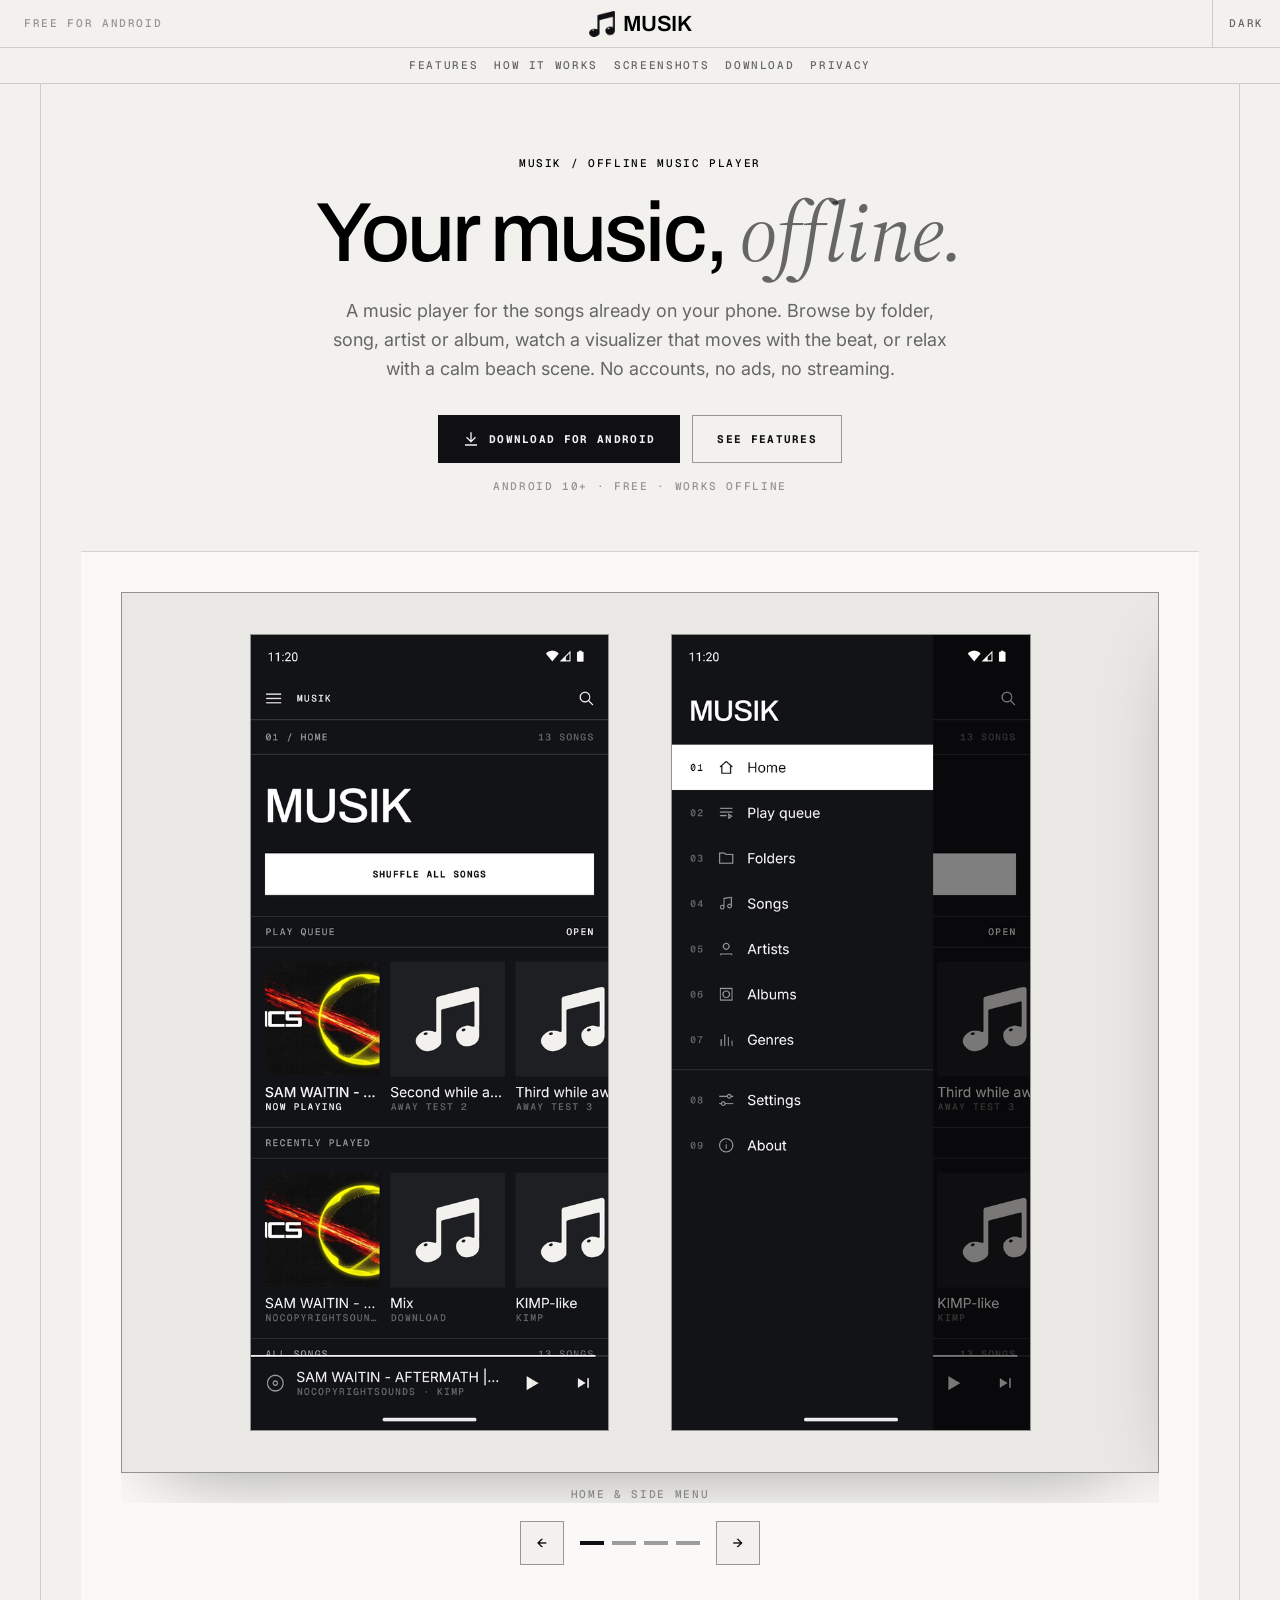
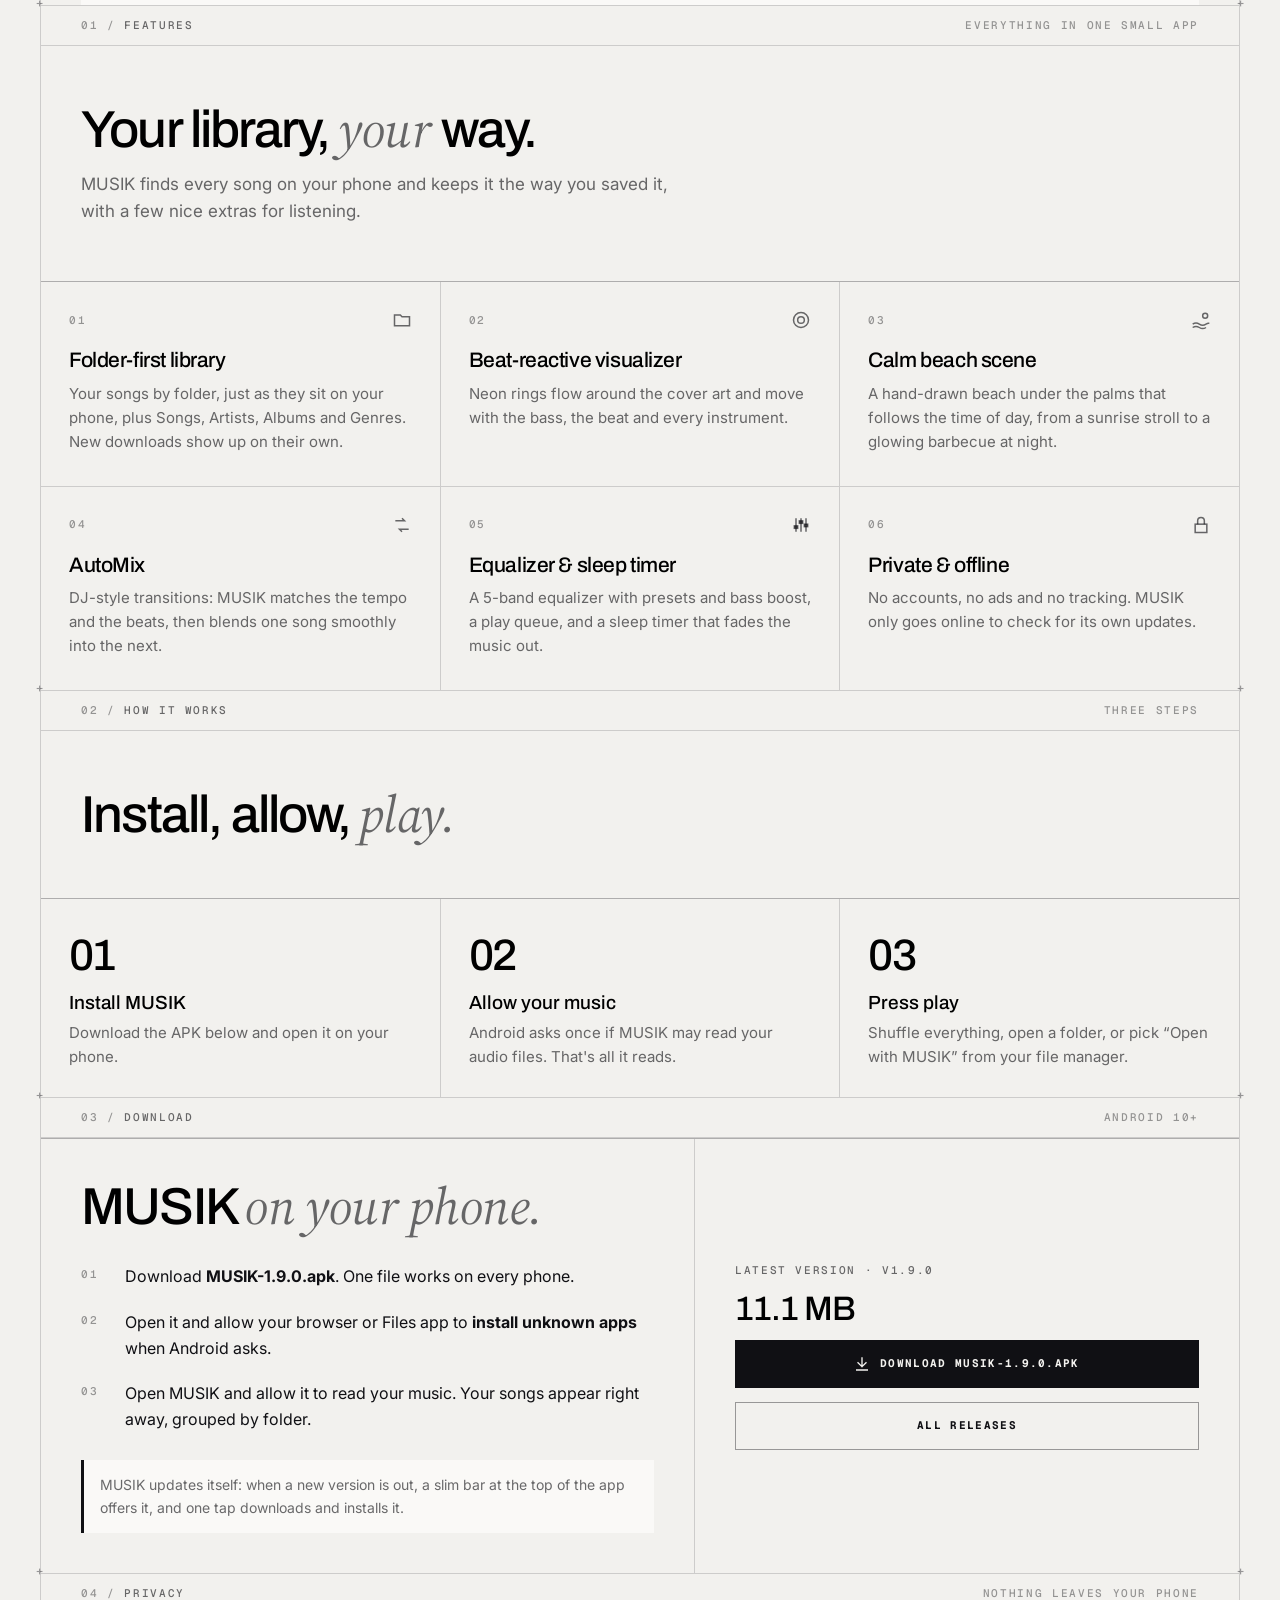
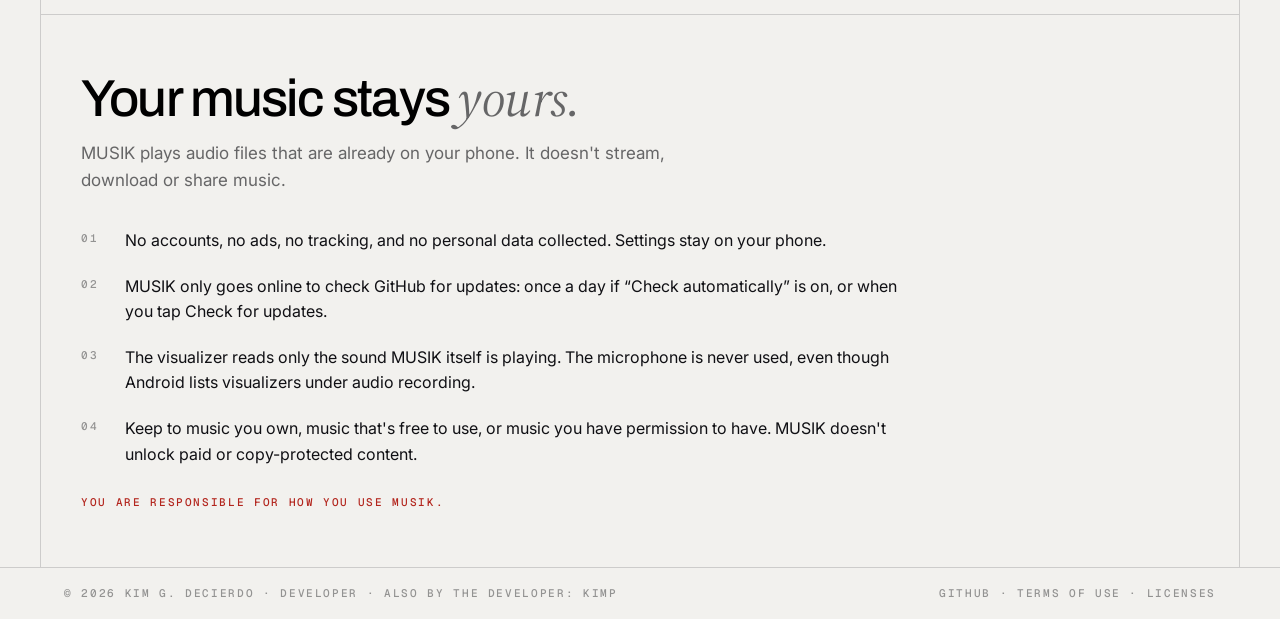
==== docs/index.html @ ced52c05 "Add the MUSIK website (GitHub Pages, docs/)" ====
<!doctype html>
<html lang="en">
<head>
<meta charset="utf-8">
<meta name="viewport" content="width=device-width, initial-scale=1">
<title>MUSIK: an offline music player for Android</title>
<meta name="description" content="MUSIK plays the music on your phone: folders, songs, artists and albums, a beat-reactive visualizer, a calm beach scene, AutoMix and an equalizer. Free, offline, no ads. Android 10+. By Kim G. Decierdo.">
<meta property="og:title" content="MUSIK: an offline music player for Android">
<meta property="og:description" content="Your music, offline. Folders, a beat-reactive visualizer, a calm beach scene, AutoMix and an equalizer. Free, no ads, no accounts.">
<meta property="og:image" content="img/scene-day.png">
<link rel="icon" type="image/png" href="img/icon.png">
<link rel="apple-touch-icon" href="img/icon.png">
<link rel="preconnect" href="https://fonts.googleapis.com">
<link rel="preconnect" href="https://fonts.gstatic.com" crossorigin>
<link href="https://fonts.googleapis.com/css2?family=Archivo:wght@500;600&family=Geist+Mono:wght@500;700&family=Inter:wght@400;500&family=Source+Serif+4:ital,wght@1,400&display=swap" rel="stylesheet">
<link rel="stylesheet" href="style.css">
</head>
<body>

<header class="site-header">
  <div class="bar">
    <p class="hud faint bar-left">Free for Android</p>
    <a class="brand" href="#top"><img class="shot-light" src="img/logo.png" alt=""><img class="shot-dark" src="img/logo-dark.png" alt=""><span>MUSIK</span></a>
    <div class="nav-right">
      <button class="theme-toggle" id="theme" type="button" aria-label="Switch light or dark theme">Theme</button>
    </div>
  </div>
  <nav class="links" aria-label="Main">
    <a href="#features">Features</a>
    <a href="#how">How it works</a>
    <a href="#screenshots">Screenshots</a>
    <a href="#android">Download</a>
    <a href="#privacy">Privacy</a>
  </nav>
</header>

<main class="column" id="top">

  <!-- Hero -->
  <section class="hero">
    <p class="hud kicker">MUSIK / Offline music player</p>
    <h1>Your music, <span class="serif">offline.</span></h1>
    <p class="lead">A music player for the songs already on your phone. Browse by folder, song, artist or album, watch a visualizer that moves with the beat, or relax with a calm beach scene. No accounts, no ads, no streaming.</p>
    <div class="actions">
      <a class="btn btn-primary" href="#android">
        <svg viewBox="0 0 24 24" fill="none" stroke="currentColor" stroke-width="2" stroke-linecap="square" aria-hidden="true"><path d="M12 3v13M6 10l6 6 6-6M4 21h16"/></svg>
        Download for Android
      </a>
      <a class="btn btn-secondary" href="#features">See features</a>
    </div>
    <p class="hud faint meta">Android 10+ · Free · Works offline</p>
    <div class="hero-shot" id="screenshots">
      <div class="slideshow" role="region" aria-roledescription="carousel" aria-label="Screenshots">
        <div class="slides" id="slides" tabindex="0">
          <figure class="slide" aria-label="Home and side menu">
            <div class="stage phones">
              <img class="phone" src="img/home.png" alt="MUSIK home: shuffle all songs, play queue and recently played" width="540" height="1200">
              <img class="phone" src="img/menu.png" alt="MUSIK side menu: home, play queue, folders, songs, artists, albums, genres, settings and about" width="540" height="1200">
            </div>
            <figcaption class="hud faint">Home &amp; side menu</figcaption>
          </figure>
          <figure class="slide" aria-label="Visualizer and beach scene">
            <div class="stage phones">
              <img class="phone" src="img/visualizer.png" alt="MUSIK now playing with the neon visualizer around the cover" width="540" height="1200" loading="lazy">
              <img class="phone" src="img/scene-day.png" alt="MUSIK now playing with the calm beach scene by day" width="540" height="1200" loading="lazy">
            </div>
            <figcaption class="hud faint">Now playing · visualizer &amp; beach scene</figcaption>
          </figure>
          <figure class="slide" aria-label="Beach at night and songs">
            <div class="stage phones">
              <img class="phone" src="img/scene-night.png" alt="MUSIK beach scene at night with friends by the glowing grill" width="540" height="1200" loading="lazy">
              <img class="phone" src="img/songs.png" alt="MUSIK songs list" width="540" height="1200" loading="lazy">
            </div>
            <figcaption class="hud faint">Beach at night · songs</figcaption>
          </figure>
          <figure class="slide" aria-label="Folders and settings">
            <div class="stage phones">
              <img class="phone" src="img/folders.png" alt="MUSIK folders list" width="540" height="1200" loading="lazy">
              <img class="phone" src="img/settings.png" alt="MUSIK settings with AutoMix and the equalizer" width="540" height="1200" loading="lazy">
            </div>
            <figcaption class="hud faint">Folders · AutoMix &amp; equalizer</figcaption>
          </figure>
        </div>
        <div class="slide-nav">
          <button class="slide-btn" type="button" data-step="-1" aria-label="Previous screenshot">←</button>
          <div class="dots" id="dots"></div>
          <button class="slide-btn" type="button" data-step="1" aria-label="Next screenshot">→</button>
        </div>
      </div>
    </div>
  </section>

  <!-- 01 / Features -->
  <section class="section" id="features">
    <div class="eyebrow"><p class="hud"><span class="faint">01</span><span class="faint"> / </span>Features</p><p class="hud faint">Everything in one small app</p></div>
    <div class="pad">
      <h2>Your library, <span class="serif">your</span> way.</h2>
      <p class="sub">MUSIK finds every song on your phone and keeps it the way you saved it, with a few nice extras for listening.</p>
    </div>
    <div class="grid features">
      <article class="card">
        <div class="num"><span class="hud faint">01</span><svg viewBox="0 0 24 24" fill="none" stroke="currentColor" stroke-width="1.8" aria-hidden="true"><path d="M3 6h7l2 2h9v11H3z"/></svg></div>
        <h3>Folder-first library</h3>
        <p>Your songs by folder, just as they sit on your phone, plus Songs, Artists, Albums and Genres. New downloads show up on their own.</p>
      </article>
      <article class="card">
        <div class="num"><span class="hud faint">02</span><svg viewBox="0 0 24 24" fill="none" stroke="currentColor" stroke-width="1.8" aria-hidden="true"><circle cx="12" cy="12" r="4"/><path d="M12 3a9 9 0 0 1 9 9M3 12a9 9 0 0 1 9-9M21 12a9 9 0 0 1-9 9M12 21a9 9 0 0 1-9-9"/></svg></div>
        <h3>Beat-reactive visualizer</h3>
        <p>Neon rings flow around the cover art and move with the bass, the beat and every instrument.</p>
      </article>
      <article class="card">
        <div class="num"><span class="hud faint">03</span><svg viewBox="0 0 24 24" fill="none" stroke="currentColor" stroke-width="1.8" aria-hidden="true"><circle cx="17" cy="7" r="3"/><path d="M2 17c3-2 5-2 8 0s5 2 8 0 3-1 4-1M2 21c3-2 5-2 8 0s5 2 8 0"/></svg></div>
        <h3>Calm beach scene</h3>
        <p>A hand-drawn beach under the palms that follows the time of day, from a sunrise stroll to a glowing barbecue at night.</p>
      </article>
      <article class="card">
        <div class="num"><span class="hud faint">04</span><svg viewBox="0 0 24 24" fill="none" stroke="currentColor" stroke-width="1.8" aria-hidden="true"><path d="M4 7h11l-3-3M20 17H9l3 3"/></svg></div>
        <h3>AutoMix</h3>
        <p>DJ-style transitions: MUSIK matches the tempo and the beats, then blends one song smoothly into the next.</p>
      </article>
      <article class="card">
        <div class="num"><span class="hud faint">05</span><svg viewBox="0 0 24 24" fill="none" stroke="currentColor" stroke-width="1.8" aria-hidden="true"><path d="M6 4v16M12 4v16M18 4v16"/><rect x="4" y="13" width="4" height="3" fill="currentColor"/><rect x="10" y="7" width="4" height="3" fill="currentColor"/><rect x="16" y="11" width="4" height="3" fill="currentColor"/></svg></div>
        <h3>Equalizer &amp; sleep timer</h3>
        <p>A 5-band equalizer with presets and bass boost, a play queue, and a sleep timer that fades the music out.</p>
      </article>
      <article class="card">
        <div class="num"><span class="hud faint">06</span><svg viewBox="0 0 24 24" fill="none" stroke="currentColor" stroke-width="1.8" aria-hidden="true"><rect x="5" y="11" width="14" height="10"/><path d="M8 11V7a4 4 0 0 1 8 0v4"/></svg></div>
        <h3>Private &amp; offline</h3>
        <p>No accounts, no ads and no tracking. MUSIK only goes online to check for its own updates.</p>
      </article>
    </div>
  </section>

  <!-- 02 / How it works -->
  <section class="section" id="how">
    <div class="eyebrow"><p class="hud"><span class="faint">02</span><span class="faint"> / </span>How it works</p><p class="hud faint">Three steps</p></div>
    <div class="pad">
      <h2>Install, allow, <span class="serif">play.</span></h2>
    </div>
    <div class="grid steps">
      <div class="step"><p class="big">01</p><h3>Install MUSIK</h3><p>Download the APK below and open it on your phone.</p></div>
      <div class="step"><p class="big">02</p><h3>Allow your music</h3><p>Android asks once if MUSIK may read your audio files. That's all it reads.</p></div>
      <div class="step"><p class="big">03</p><h3>Press play</h3><p>Shuffle everything, open a folder, or pick “Open with MUSIK” from your file manager.</p></div>
    </div>
  </section>

  <!-- 03 / Android -->
  <section class="section" id="android">
    <div class="eyebrow"><p class="hud"><span class="faint">03</span><span class="faint"> / </span>Download</p><p class="hud faint">Android 10+</p></div>
    <div class="install">
      <div>
        <h2>MUSIK <span class="serif">on your phone.</span></h2>
        <ol class="plain" style="margin-top:20px">
          <li><span>Download <b>MUSIK-1.9.0.apk</b>. One file works on every phone.</span></li>
          <li><span>Open it and allow your browser or Files app to <b>install unknown apps</b> when Android asks.</span></li>
          <li><span>Open MUSIK and allow it to read your music. Your songs appear right away, grouped by folder.</span></li>
        </ol>
        <p class="note">MUSIK updates itself: when a new version is out, a slim bar at the top of the app offers it, and one tap downloads and installs it.</p>
      </div>
      <div class="download-box">
        <p class="hud">Latest version · v1.9.0</p>
        <p class="size">11.1 MB</p>
        <a class="btn btn-primary" href="https://github.com/MikDecierdo/MUSIK-download/releases/download/v1.9.0/MUSIK-1.9.0.apk">
          <svg viewBox="0 0 24 24" fill="none" stroke="currentColor" stroke-width="2" stroke-linecap="square" aria-hidden="true"><path d="M12 3v13M6 10l6 6 6-6M4 21h16"/></svg>
          Download MUSIK-1.9.0.apk
        </a>
        <a class="btn btn-secondary" href="https://github.com/MikDecierdo/MUSIK-download/releases">All releases</a>
      </div>
    </div>
  </section>

  <!-- 04 / Privacy -->
  <section class="section" id="privacy">
    <div class="eyebrow"><p class="hud"><span class="faint">04</span><span class="faint"> / </span>Privacy</p><p class="hud faint">Nothing leaves your phone</p></div>
    <div class="pad">
      <h2>Your music stays <span class="serif">yours.</span></h2>
      <p class="sub">MUSIK plays audio files that are already on your phone. It doesn't stream, download or share music.</p>
      <ol class="plain rules" style="margin-top:24px; max-width:820px">
        <li>No accounts, no ads, no tracking, and no personal data collected. Settings stay on your phone.</li>
        <li>MUSIK only goes online to check GitHub for updates: once a day if “Check automatically” is on, or when you tap Check for updates.</li>
        <li>The visualizer reads only the sound MUSIK itself is playing. The microphone is never used, even though Android lists visualizers under audio recording.</li>
        <li>Keep to music you own, music that's free to use, or music you have permission to have. MUSIK doesn't unlock paid or copy-protected content.</li>
      </ol>
      <p class="hud warn">You are responsible for how you use MUSIK.</p>
    </div>
  </section>

</main>

<footer>
  <div class="foot">
    <p class="hud faint">© 2026 Kim G. Decierdo · Developer · Also by the developer: <a href="https://kimp-qwtl.onrender.com">KIMP</a></p>
    <p class="hud faint">
      <a href="https://github.com/MikDecierdo/MUSIK-download">GitHub</a> ·
      <a href="terms.html">Terms of use</a> ·
      <a href="licenses.html">Licenses</a>
    </p>
  </div>
</footer>

<script src="site.js"></script>
</body>
</html>
---- docs/style.css ----
/* Tokens: the same palette as the MUSIK app (paper and ink, white highlights in dark mode) */
  :root {
    --bg: #f2f1ee; --raised: #faf9f7; --sunken: #e9e8e4;
    --ink: #101014; --ink-strong: #000; --muted: #1010149e; --faint: #1010146b;
    --line: #10101429; --line-strong: #10101466;
    --invert-bg: #101014; --invert-fg: #f2f1ee;
    --accent: #101014; --accent-ink: #000; --danger: #b3261e;
    --shot-light: block; --shot-dark: none;
    color-scheme: light;
  }
  @media (prefers-color-scheme: dark) {
    :root:not([data-theme="light"]) {
      --bg: #121316; --raised: #101014; --sunken: #060607;
      --ink: #f2f1ee; --ink-strong: #fff; --muted: #f2f1ee99; --faint: #f2f1ee61;
      --line: #f2f1ee26; --line-strong: #f2f1ee66;
      --invert-bg: #fff; --invert-fg: #0b0b0c;
      --accent: #fff; --accent-ink: #fff; --danger: #ff6259;
      --shot-light: none; --shot-dark: block;
      color-scheme: dark;
    }
  }
  :root[data-theme="dark"] {
    --bg: #121316; --raised: #101014; --sunken: #060607;
    --ink: #f2f1ee; --ink-strong: #fff; --muted: #f2f1ee99; --faint: #f2f1ee61;
    --line: #f2f1ee26; --line-strong: #f2f1ee66;
    --invert-bg: #fff; --invert-fg: #0b0b0c;
    --accent: #fff; --accent-ink: #fff; --danger: #ff6259;
    --shot-light: none; --shot-dark: block;
    color-scheme: dark;
  }

  * { box-sizing: border-box; margin: 0; }
  html { scroll-behavior: smooth; }
  body {
    background: var(--bg); color: var(--ink);
    font: 400 16px/1.6 "Inter", system-ui, sans-serif;
    -webkit-font-smoothing: antialiased;
  }
  img { display: block; max-width: 100%; height: auto; }
  a { color: inherit; }

  .hud {
    font: 500 11px/1.4 "Geist Mono", ui-monospace, monospace;
    letter-spacing: .15em; text-transform: uppercase; color: var(--muted);
  }
  .faint { color: var(--faint); }
  .serif { font-family: "Source Serif 4", Georgia, serif; font-style: italic; font-weight: 400; color: var(--muted); letter-spacing: -.01em; }

  /* Buttons: square, mono caps, inverted block (primary) or outline that flips (secondary) */
  .btn {
    display: inline-flex; align-items: center; justify-content: center; gap: 10px;
    height: 48px; padding: 0 24px; border: 1px solid transparent; border-radius: 0;
    font: 700 11px/1 "Geist Mono", ui-monospace, monospace; letter-spacing: .12em; text-transform: uppercase;
    text-decoration: none; white-space: nowrap; cursor: pointer;
    transition: opacity .15s, background-color .12s linear, color .12s linear;
  }
  .btn-primary { background: var(--invert-bg); color: var(--invert-fg); }
  .btn-primary:hover { opacity: .8; }
  .btn-secondary { background: var(--bg); color: var(--ink); border-color: var(--line-strong); }
  .btn-secondary:hover { background: var(--invert-bg); color: var(--invert-fg); border-color: transparent; }
  .btn svg { width: 16px; height: 16px; }

  /* Nav */
  /* Header: a bar with the logo dead center, then a ruled strip of centered links */
  .site-header {
    position: sticky; top: 0; z-index: 50;
    background: color-mix(in srgb, var(--bg) 92%, transparent); backdrop-filter: blur(8px);
  }
  .bar {
    height: 48px; display: grid; grid-template-columns: 1fr auto 1fr; align-items: stretch;
    border-bottom: 1px solid var(--line);
  }
  .bar-left { grid-column: 1; justify-self: start; align-self: center; padding-left: 24px; }
  .brand { grid-column: 2; justify-self: center; display: flex; align-items: center; gap: 8px; padding: 0 24px; text-decoration: none; }
  .brand img { width: 26px; height: 26px; }
  .brand span { font: 400 22px/1 "Carter One", "Arial Black", sans-serif; color: var(--ink-strong); }
  .links { height: 36px; display: flex; align-items: center; justify-content: center; gap: 2px; border-bottom: 1px solid var(--line); }
  .links a {
    text-decoration: none; padding: 3px 7px;
    font: 500 11px/1.4 "Geist Mono", ui-monospace, monospace; letter-spacing: .15em; text-transform: uppercase;
    color: var(--muted);
  }
  .links a:hover { background: var(--invert-bg); color: var(--invert-fg); }
  .nav-right { grid-column: 3; justify-self: end; display: flex; align-items: stretch; }
  .theme-toggle {
    background: none; border: 0; border-left: 1px solid var(--line); color: var(--muted);
    padding: 0 16px; cursor: pointer; font: 500 11px/1 "Geist Mono", monospace; letter-spacing: .15em; text-transform: uppercase;
  }
  .theme-toggle:hover { color: var(--ink); background: var(--sunken); }

  /* The ruled column: rules down both sides, sections separated by rules */
  .column { max-width: 1200px; margin: 0 auto; border-left: 1px solid var(--line); border-right: 1px solid var(--line); }
  .section { position: relative; }
  .eyebrow {
    position: relative; display: flex; justify-content: space-between; gap: 16px;
    padding: 12px 40px; border-top: 1px solid var(--line); border-bottom: 1px solid var(--line);
  }
  /* small '+' ticks where a section rule meets the column rules */
  .eyebrow::before, .eyebrow::after {
    content: "+"; position: absolute; top: -9px; font: 500 12px/1 "Geist Mono", monospace; color: var(--line-strong);
  }
  .eyebrow::before { left: -5px; }
  .eyebrow::after { right: -5px; }
  .pad { padding: 56px 40px; }

  /* Hero */
  .hero { padding: 72px 40px 0; text-align: center; }
  .kicker { color: var(--accent-ink); }
  h1 {
    margin: 18px auto 0; max-width: 900px;
    font: 500 clamp(42px, 7vw, 84px)/1.02 "Archivo", system-ui, sans-serif; letter-spacing: -.035em; color: var(--ink-strong);
  }
  .lead { margin: 20px auto 0; max-width: 620px; font-size: 18px; color: var(--muted); }
  .actions { display: flex; flex-wrap: wrap; justify-content: center; gap: 12px; margin-top: 32px; }
  .meta { margin-top: 16px; }
  .hero-shot { margin-top: 56px; border-top: 1px solid var(--line); background: var(--raised); padding: 40px; }

  /* Screenshot slideshow: a scroll-snap strip (swipe on phones), arrows and dots below */
  .slides { display: flex; overflow-x: auto; scroll-snap-type: x mandatory; scrollbar-width: none; overscroll-behavior-x: contain; }
  .slides::-webkit-scrollbar { display: none; }
  .slide { flex: 0 0 100%; scroll-snap-align: center; }
  .stage {
    aspect-ratio: 1060 / 900; border: 1px solid var(--line-strong); background: var(--sunken); overflow: hidden;
    box-shadow: 0 30px 80px -40px rgba(0,0,0,.45);
  }
  .stage .desk { width: 100%; height: 100%; object-fit: cover; object-position: top; }
  .stage.phones { display: flex; align-items: center; justify-content: center; gap: 6%; padding: 4% 0; }
  .stage .phone { height: 100%; width: auto; border: 1px solid var(--line-strong); }
  .slide figcaption { margin-top: 14px; }
  .slide-nav { display: flex; align-items: center; justify-content: center; gap: 16px; margin-top: 18px; }
  .slide-btn {
    width: 44px; height: 44px; border: 1px solid var(--line-strong); border-radius: 0; background: var(--bg); color: var(--ink);
    font: 500 16px/1 "Geist Mono", monospace; cursor: pointer;
  }
  .slide-btn:hover { background: var(--invert-bg); color: var(--invert-fg); border-color: transparent; }
  .dots { display: flex; gap: 8px; }
  .dots button { width: 24px; height: 4px; padding: 0; border: 0; border-radius: 0; background: var(--line-strong); cursor: pointer; }
  .dots button[aria-current="true"] { background: var(--accent); }
  .shot-light { display: var(--shot-light); }
  .shot-dark { display: var(--shot-dark); }

  h2 {
    font: 500 clamp(32px, 4.5vw, 52px)/1.04 "Archivo", system-ui, sans-serif; letter-spacing: -.035em; color: var(--ink-strong);
    max-width: 760px;
  }
  .sub { margin-top: 14px; max-width: 620px; font-size: 17px; color: var(--muted); }

  /* Ruled grid of cards that share 1px dividers */
  .grid { display: grid; gap: 1px; background: var(--line); border-top: 1px solid var(--line); }
  .grid > * { background: var(--bg); }
  .features { grid-template-columns: repeat(3, 1fr); }
  .card { padding: 28px 28px 32px; transition: background-color .12s linear; }
  .card:hover { background: var(--sunken); }
  .card .num { display: flex; justify-content: space-between; align-items: center; }
  .card svg { width: 20px; height: 20px; color: var(--muted); }
  .card h3 { margin-top: 18px; font: 500 21px/1.2 "Archivo", system-ui, sans-serif; letter-spacing: -.02em; color: var(--ink-strong); }
  .card p { margin-top: 8px; font-size: 15px; color: var(--muted); }

  .steps { grid-template-columns: repeat(3, 1fr); }
  .step { padding: 28px; }
  .step .big { font: 500 44px/1 "Archivo", sans-serif; letter-spacing: -.04em; color: var(--ink-strong); }
  .step h3 { margin-top: 14px; font: 500 19px/1.25 "Archivo", sans-serif; color: var(--ink-strong); }
  .step p { margin-top: 6px; font-size: 15px; color: var(--muted); }

  .install { display: grid; grid-template-columns: 1.2fr 1fr; gap: 1px; background: var(--line); border-top: 1px solid var(--line); }
  .install > * { background: var(--bg); padding: 40px; }
  ol.plain { list-style: none; padding: 0; counter-reset: n; }
  ol.plain li { counter-increment: n; display: grid; grid-template-columns: 36px 1fr; gap: 8px; padding: 10px 0; }
  ol.plain li::before {
    content: counter(n, decimal-leading-zero);
    font: 500 11px/1.9 "Geist Mono", monospace; letter-spacing: .15em; color: var(--faint);
  }
  .note { margin-top: 18px; padding: 14px 16px; border-left: 3px solid var(--accent); background: var(--raised); font-size: 14px; color: var(--muted); }
  .download-box { display: flex; flex-direction: column; justify-content: center; gap: 14px; }
  .download-box .size { font: 500 34px/1 "Archivo", sans-serif; letter-spacing: -.03em; color: var(--ink-strong); }
  .download-box .btn { width: 100%; }

  .rules li { color: var(--ink); }
  .warn { margin-top: 18px; color: var(--danger); }

  footer { border-top: 1px solid var(--line); }
  .foot { max-width: 1200px; margin: 0 auto; display: flex; flex-wrap: wrap; justify-content: space-between; gap: 12px; padding: 18px 24px; }
  .foot a { text-decoration: none; }
  .foot a:hover { color: var(--ink); }

  :focus-visible { outline: 2px solid var(--accent); outline-offset: 2px; }

  @media (max-width: 900px) {
    .features, .steps { grid-template-columns: 1fr 1fr; }
    .install { grid-template-columns: 1fr; }
  }
  @media (max-width: 640px) {
    .links, .theme-toggle, .bar-left { display: none; }
    .hero { padding: 48px 16px 0; }
    .pad, .eyebrow { padding-left: 16px; padding-right: 16px; }
    .hero-shot, .install > *, .card, .step { padding: 20px 16px; }
    .stage.phones { padding: 3% 0; }
    .features, .steps { grid-template-columns: 1fr; }
    .eyebrow .faint { display: none; }
    .actions .btn { width: 100%; }
  }

  /* Sub-pages (terms, licenses) */
  .page-hero { padding: 64px 40px 48px; text-align: center; }
  .page-hero .lead { margin-left: auto; margin-right: auto; }
  .prose { max-width: 820px; }
  .prose p + p { margin-top: 12px; }
  .table-wrap { overflow-x: auto; }
  table.licenses { width: 100%; border-collapse: collapse; font-size: 15px; }
  table.licenses th {
    text-align: left; padding: 12px 16px; border-bottom: 1px solid var(--line-strong);
    font: 500 11px/1.4 "Geist Mono", ui-monospace, monospace; letter-spacing: .15em; text-transform: uppercase; color: var(--muted);
  }
  table.licenses td { padding: 14px 16px; border-bottom: 1px solid var(--line); vertical-align: top; }
  table.licenses td:first-child { font-family: "Archivo", sans-serif; font-weight: 500; color: var(--ink-strong); }
  table.licenses a, .prose a { color: var(--accent-ink); text-underline-offset: 3px; }
  @media (max-width: 640px) {
    .page-hero { padding: 40px 16px 32px; }
    table.licenses th, table.licenses td { padding: 10px 8px; }
  }

  /* MUSIK: the wordmark is Archivo, like the app's header */
  .brand span { font: 600 22px/1 "Archivo", system-ui, sans-serif; letter-spacing: -.02em; }
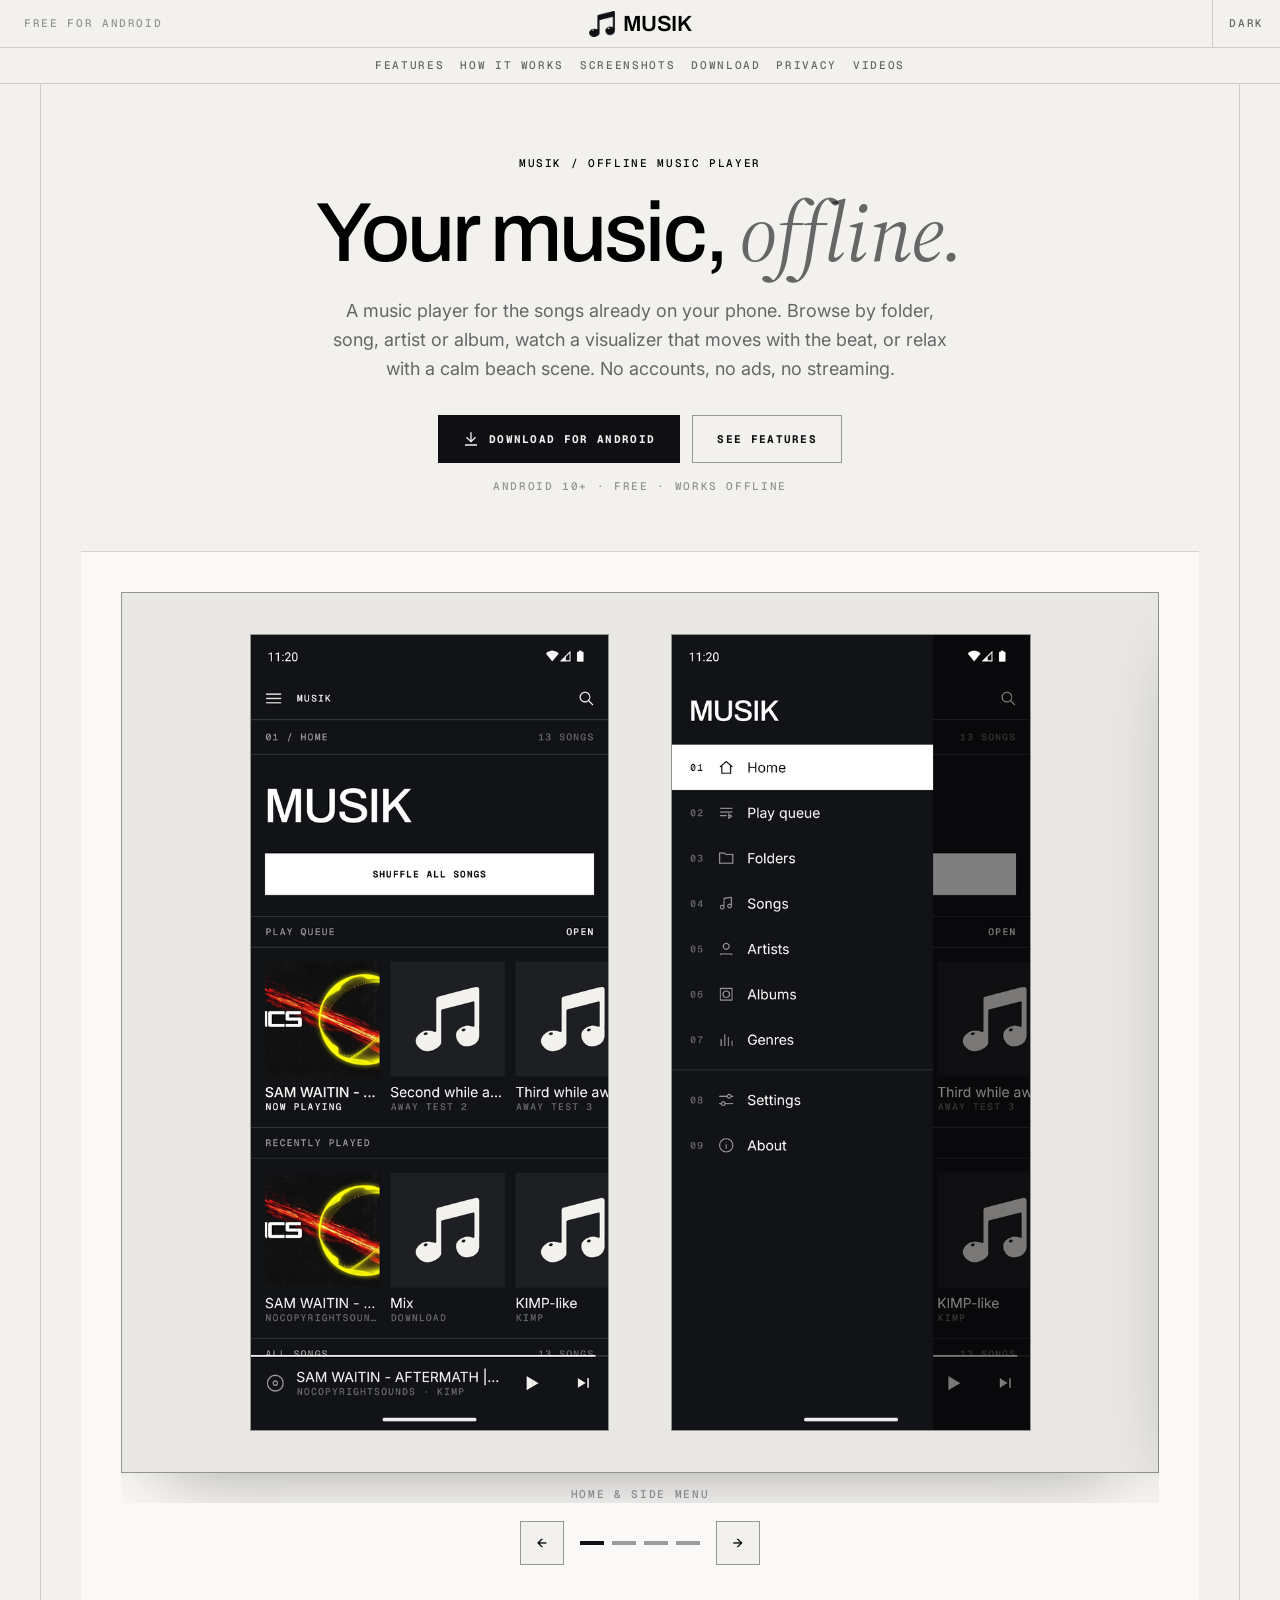
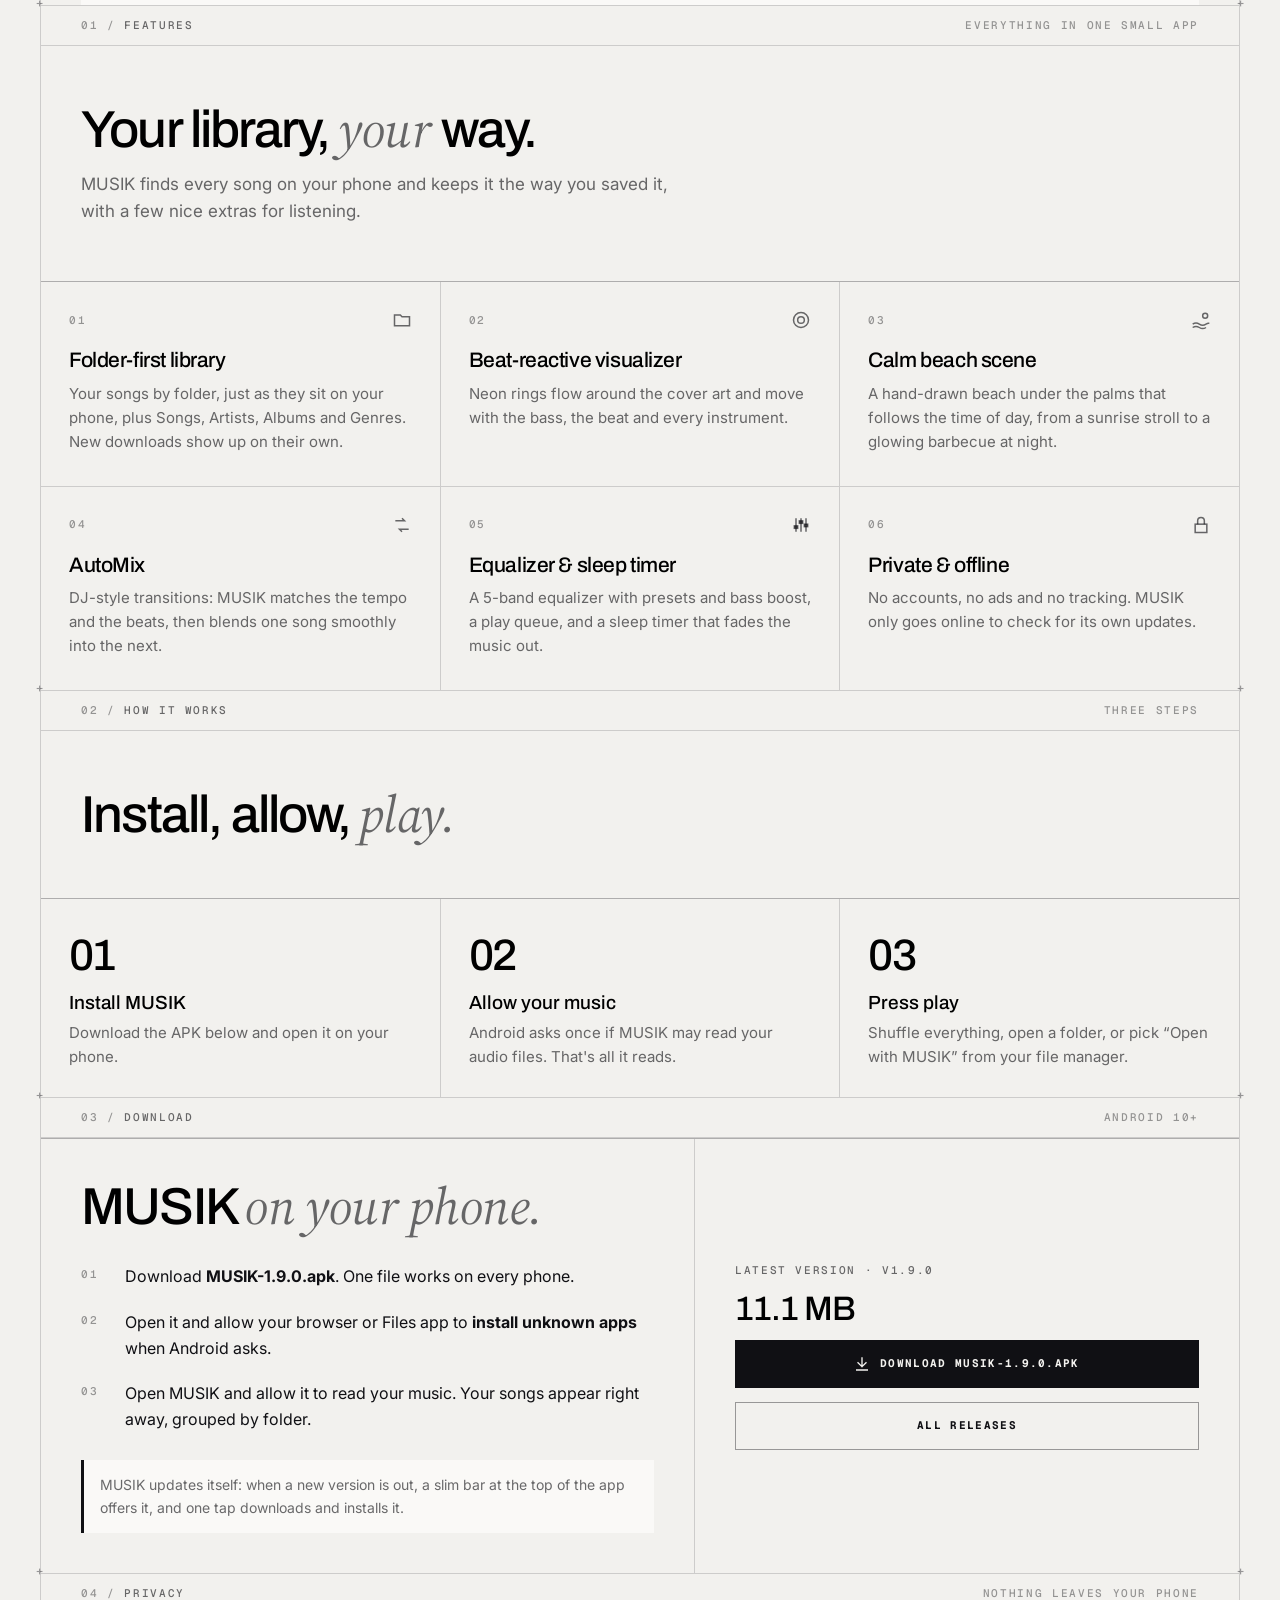
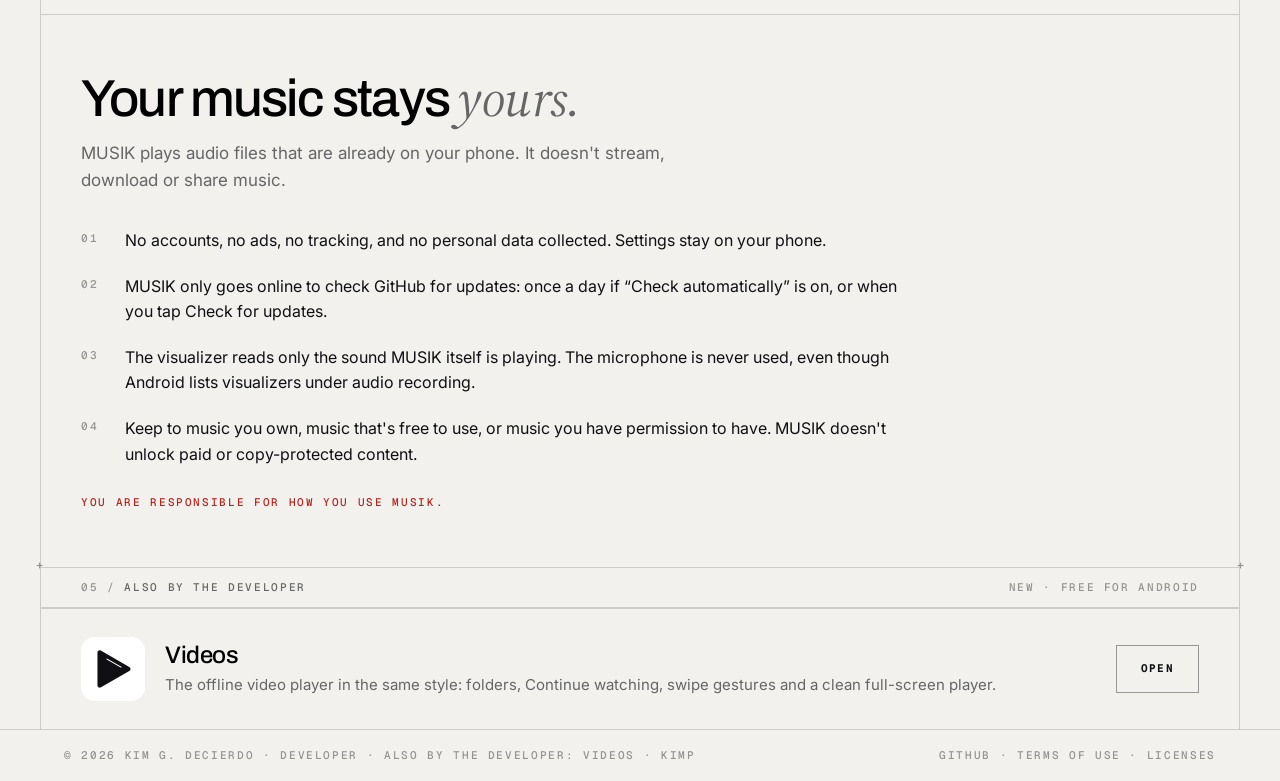
==== commit 278b5b0a: "Add the Videos page and link it from the MUSIK site" ====
--- a/docs/index.html
+++ b/docs/index.html
@@ -31,6 +31,7 @@
     <a href="#screenshots">Screenshots</a>
     <a href="#android">Download</a>
     <a href="#privacy">Privacy</a>
+    <a href="videos.html">Videos</a>
   </nav>
 </header>
 
@@ -185,11 +186,21 @@
     </div>
   </section>
 
+  <!-- 05 / More -->
+  <section class="section" id="more">
+    <div class="eyebrow"><p class="hud"><span class="faint">05</span><span class="faint"> / </span>Also by the developer</p><p class="hud faint">New · Free for Android</p></div>
+    <a class="app-link" href="videos.html">
+      <img src="img/videos/icon.png" alt="">
+      <div><h3>Videos</h3><p>The offline video player in the same style: folders, Continue watching, swipe gestures and a clean full-screen player.</p></div>
+      <span class="btn btn-secondary go">Open</span>
+    </a>
+  </section>
+
 </main>
 
 <footer>
   <div class="foot">
-    <p class="hud faint">© 2026 Kim G. Decierdo · Developer · Also by the developer: <a href="https://kimp-qwtl.onrender.com">KIMP</a></p>
+    <p class="hud faint">© 2026 Kim G. Decierdo · Developer · Also by the developer: <a href="videos.html">Videos</a> · <a href="https://kimp-qwtl.onrender.com">KIMP</a></p>
     <p class="hud faint">
       <a href="https://github.com/MikDecierdo/MUSIK-download">GitHub</a> ·
       <a href="terms.html">Terms of use</a> ·
--- a/docs/style.css
+++ b/docs/style.css
@@ -126,6 +126,17 @@
   .stage .desk { width: 100%; height: 100%; object-fit: cover; object-position: top; }
   .stage.phones { display: flex; align-items: center; justify-content: center; gap: 6%; padding: 4% 0; }
   .stage .phone { height: 100%; width: auto; border: 1px solid var(--line-strong); }
+  /* Landscape screenshots (the Videos player): one wide phone, centred */
+  .stage.landscape { display: flex; align-items: center; justify-content: center; padding: 0 5%; }
+  .stage .land { width: 100%; height: auto; border: 1px solid var(--line-strong); }
+  /* "More from the developer": an app row with its icon */
+  .app-link { display: flex; align-items: center; gap: 20px; padding: 28px 40px; text-decoration: none; color: inherit; border-top: 1px solid var(--line); }
+  .app-link:hover { background: var(--sunken); }
+  .app-link img { width: 64px; height: 64px; flex: none; }
+  .app-link h3 { font: 500 24px/1.2 "Archivo", system-ui, sans-serif; letter-spacing: -.02em; color: var(--ink-strong); }
+  .app-link p { margin-top: 4px; font-size: 15px; color: var(--muted); }
+  .app-link .go { margin-left: auto; flex: none; }
+  @media (max-width: 640px) { .app-link { padding: 20px 16px; gap: 14px; } .app-link img { width: 48px; height: 48px; } .app-link .go { display: none; } }
   .slide figcaption { margin-top: 14px; }
   .slide-nav { display: flex; align-items: center; justify-content: center; gap: 16px; margin-top: 18px; }
   .slide-btn {
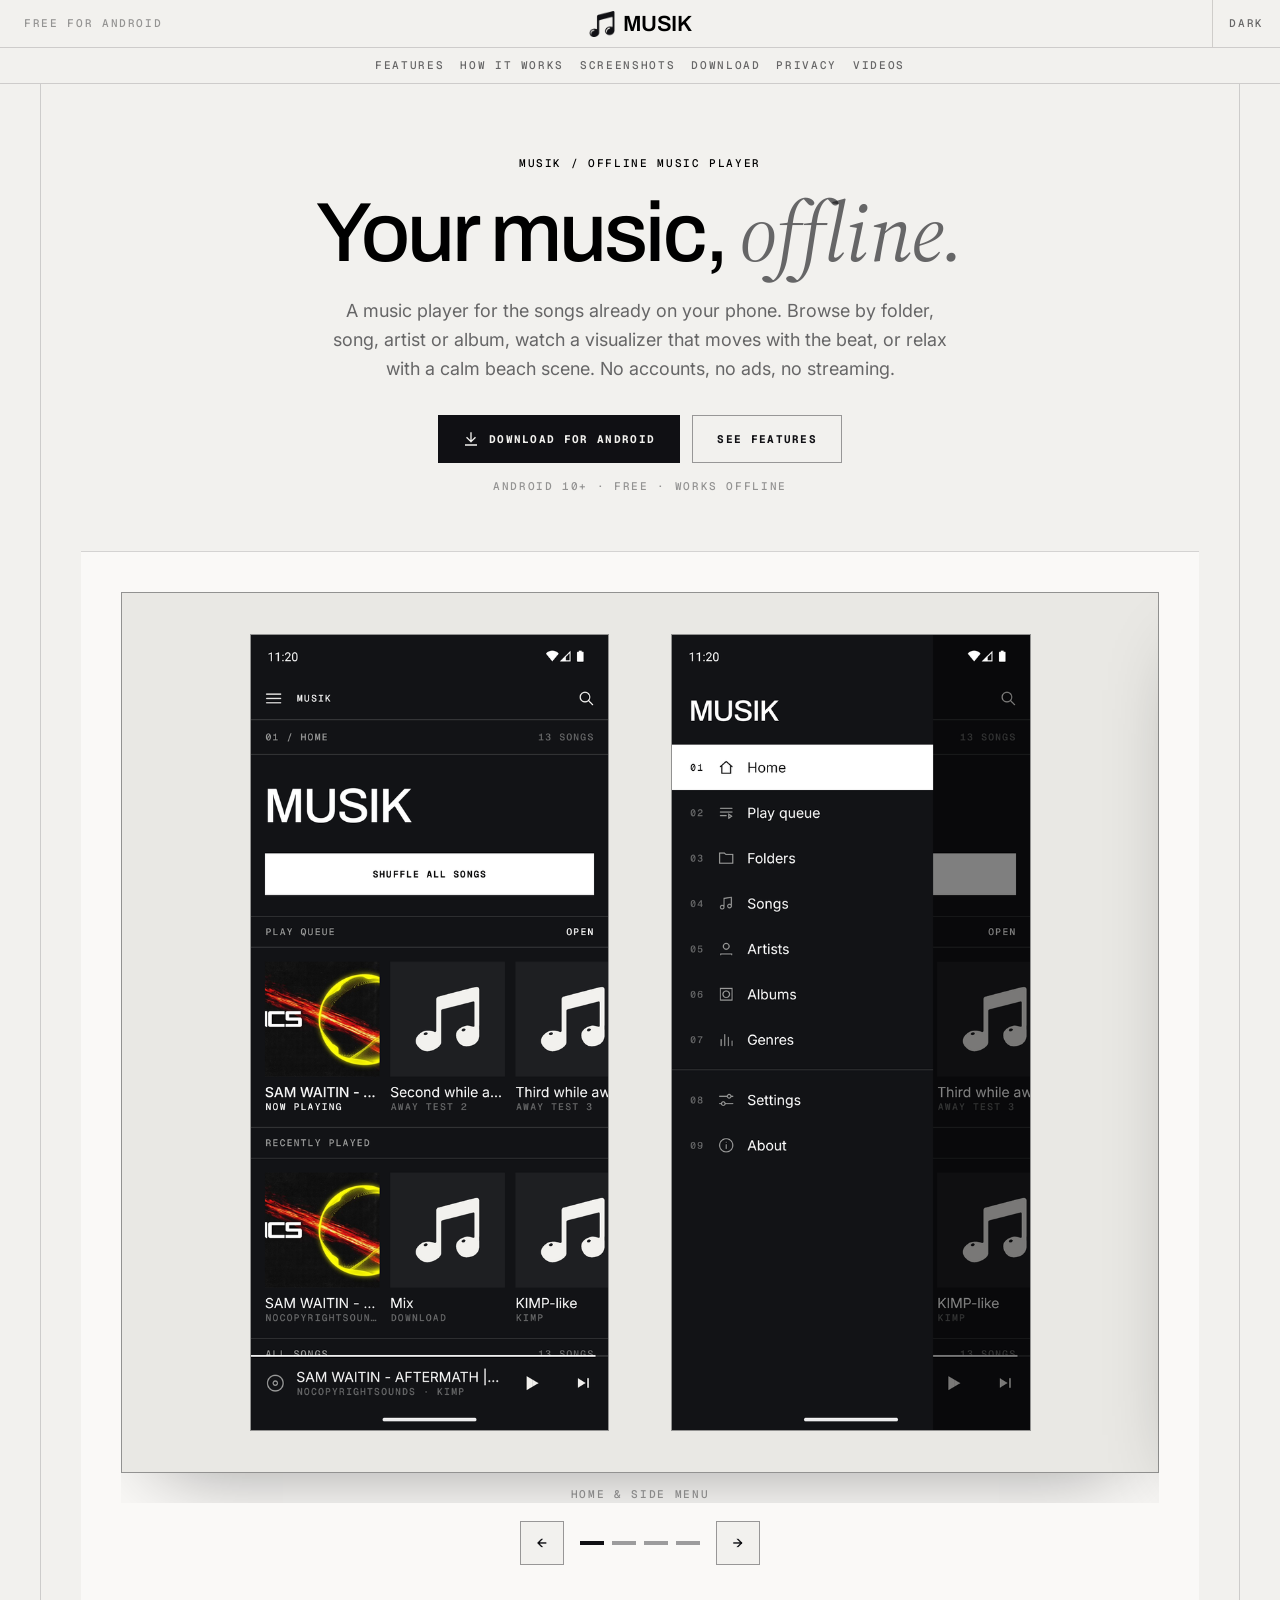
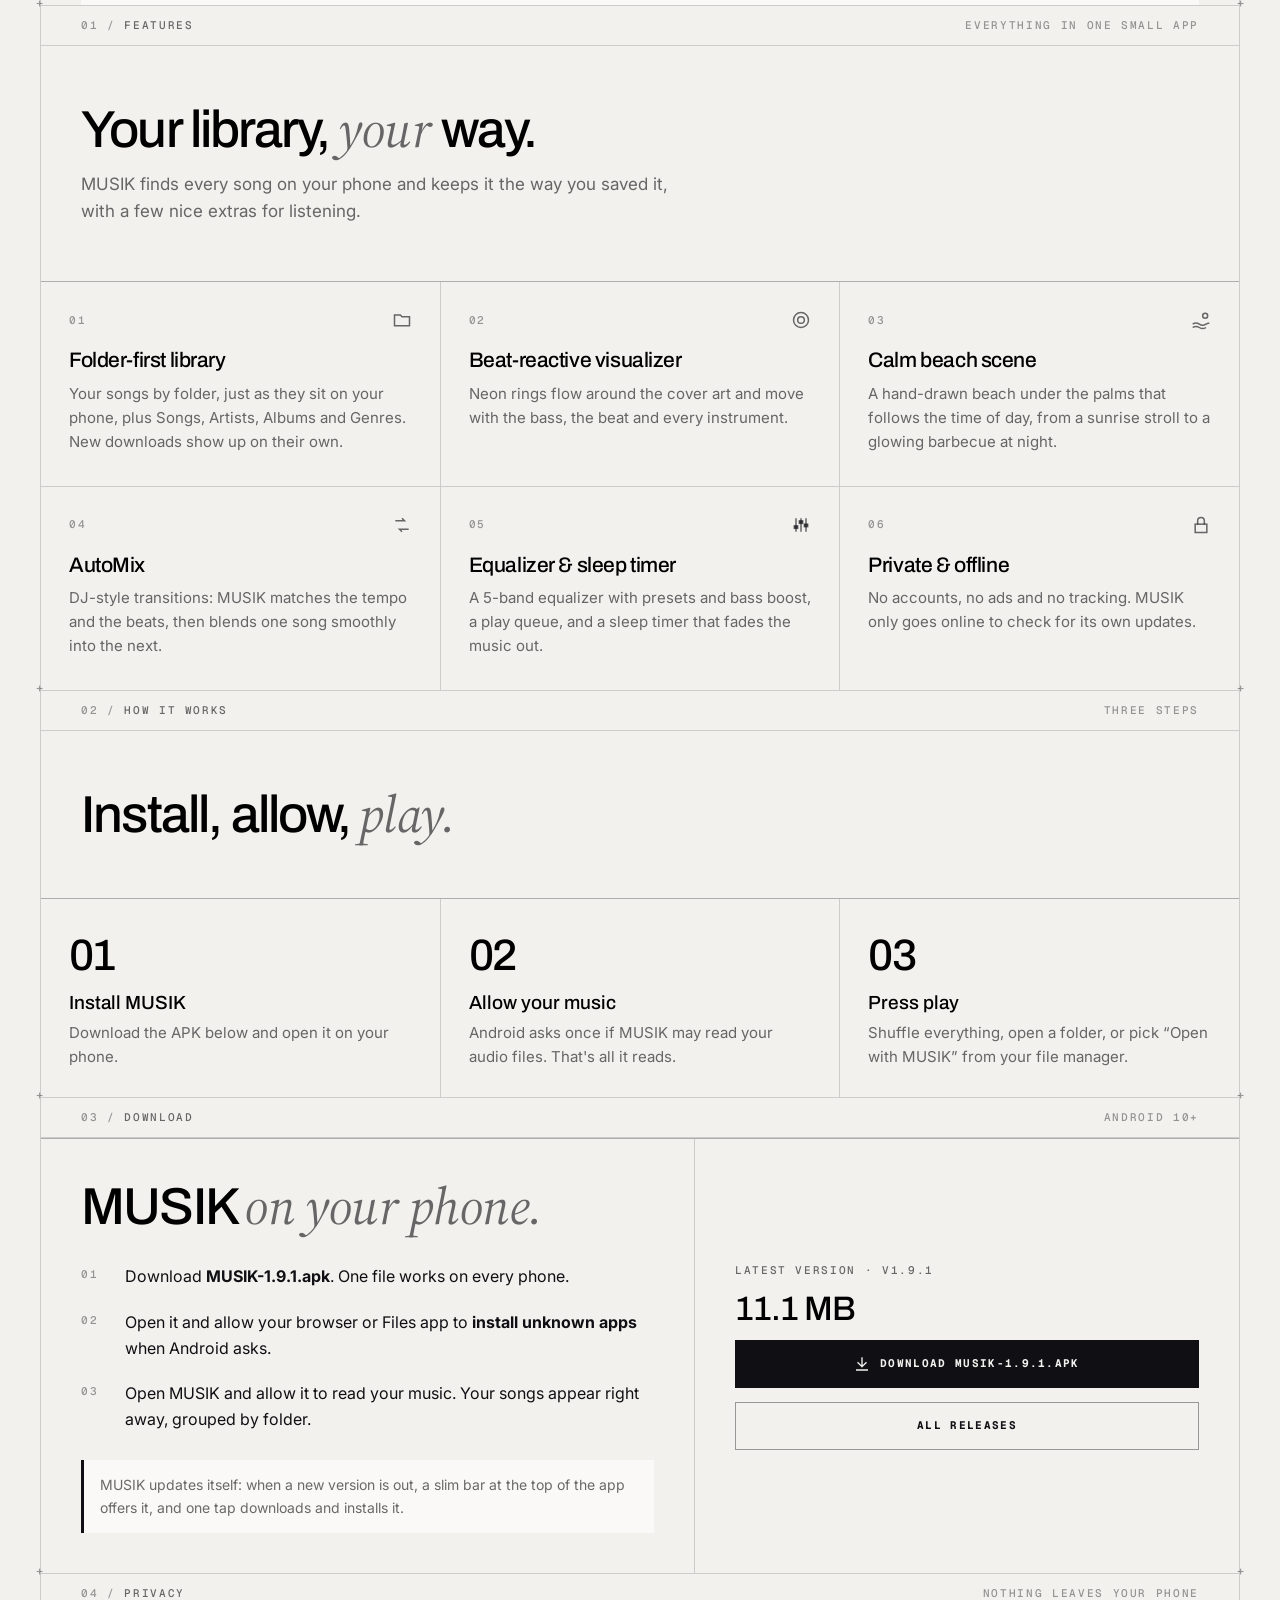
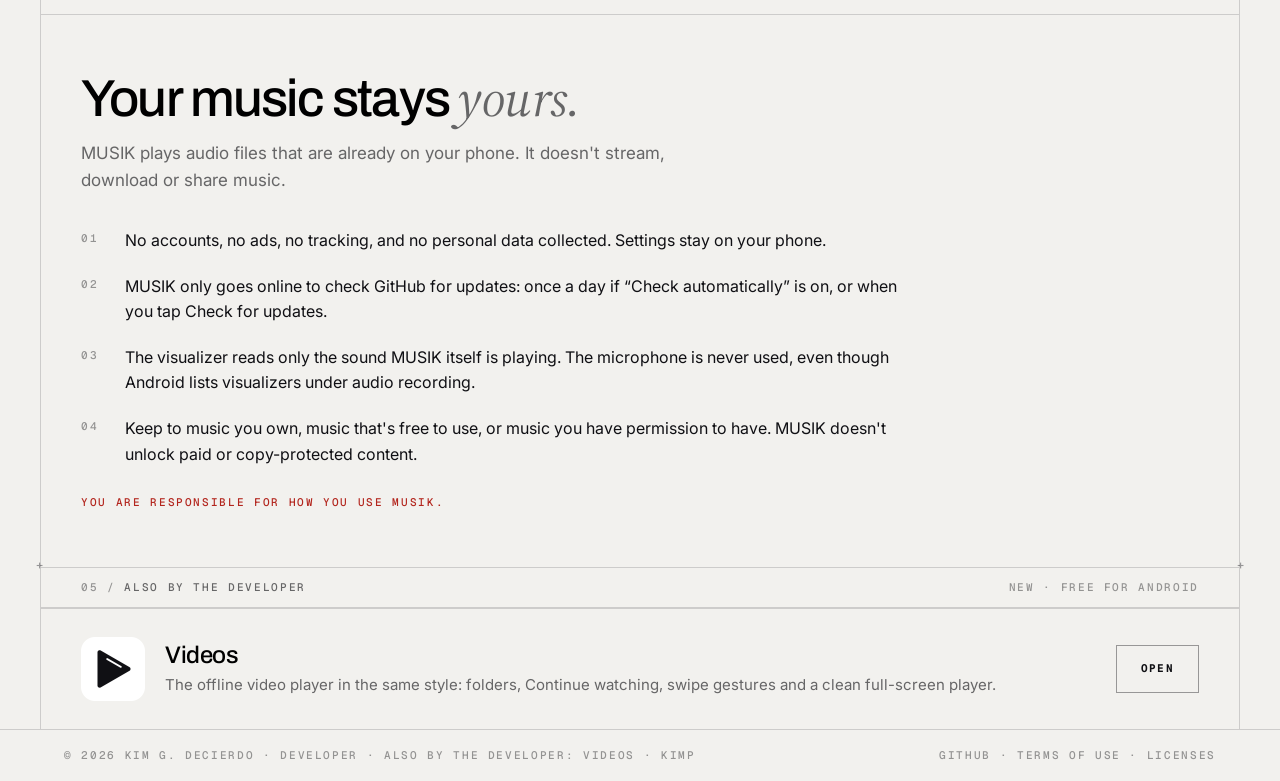
==== commit a9270808: "MUSIK 1.9.1: new logo and download links" ====
--- a/docs/index.html
+++ b/docs/index.html
@@ -152,18 +152,18 @@
       <div>
         <h2>MUSIK <span class="serif">on your phone.</span></h2>
         <ol class="plain" style="margin-top:20px">
-          <li><span>Download <b>MUSIK-1.9.0.apk</b>. One file works on every phone.</span></li>
+          <li><span>Download <b>MUSIK-1.9.1.apk</b>. One file works on every phone.</span></li>
           <li><span>Open it and allow your browser or Files app to <b>install unknown apps</b> when Android asks.</span></li>
           <li><span>Open MUSIK and allow it to read your music. Your songs appear right away, grouped by folder.</span></li>
         </ol>
         <p class="note">MUSIK updates itself: when a new version is out, a slim bar at the top of the app offers it, and one tap downloads and installs it.</p>
       </div>
       <div class="download-box">
-        <p class="hud">Latest version · v1.9.0</p>
+        <p class="hud">Latest version · v1.9.1</p>
         <p class="size">11.1 MB</p>
-        <a class="btn btn-primary" href="https://github.com/MikDecierdo/MUSIK-download/releases/download/v1.9.0/MUSIK-1.9.0.apk">
+        <a class="btn btn-primary" href="https://github.com/MikDecierdo/MUSIK-download/releases/download/v1.9.1/MUSIK-1.9.1.apk">
           <svg viewBox="0 0 24 24" fill="none" stroke="currentColor" stroke-width="2" stroke-linecap="square" aria-hidden="true"><path d="M12 3v13M6 10l6 6 6-6M4 21h16"/></svg>
-          Download MUSIK-1.9.0.apk
+          Download MUSIK-1.9.1.apk
         </a>
         <a class="btn btn-secondary" href="https://github.com/MikDecierdo/MUSIK-download/releases">All releases</a>
       </div>
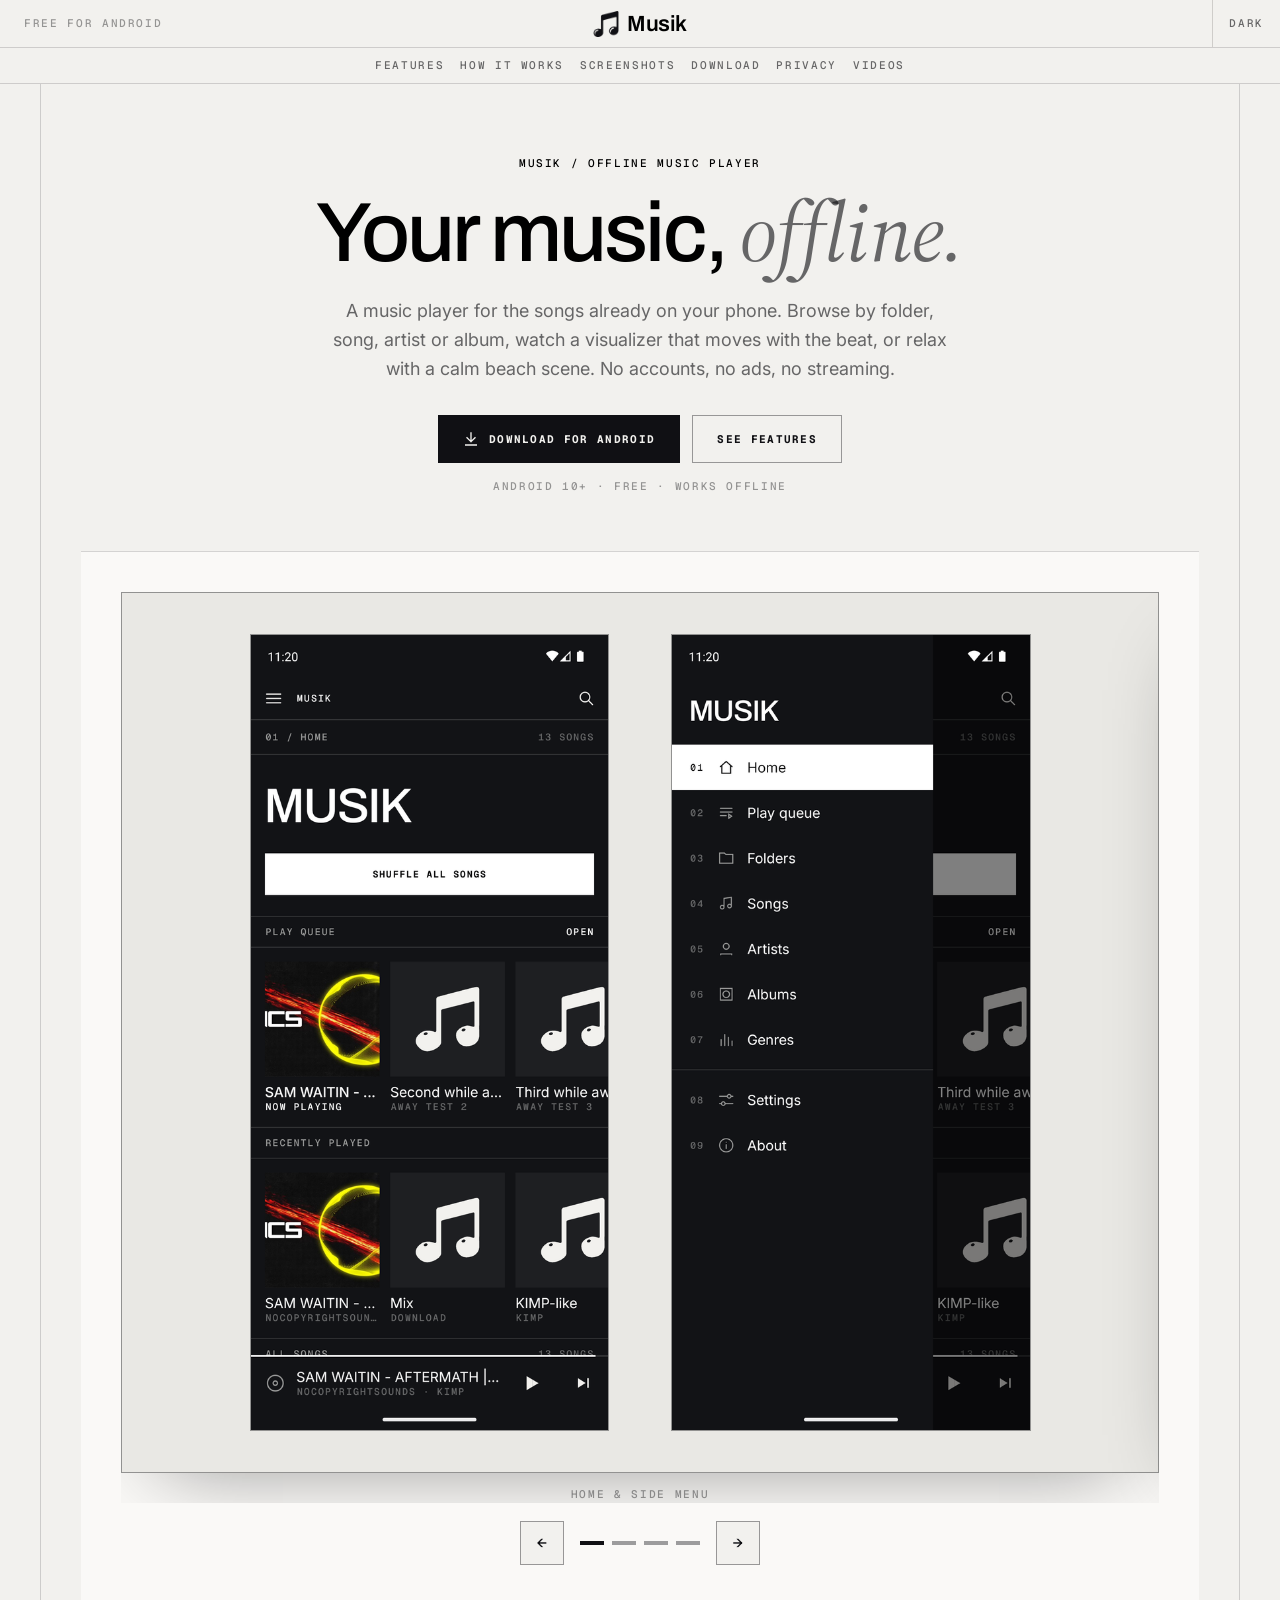
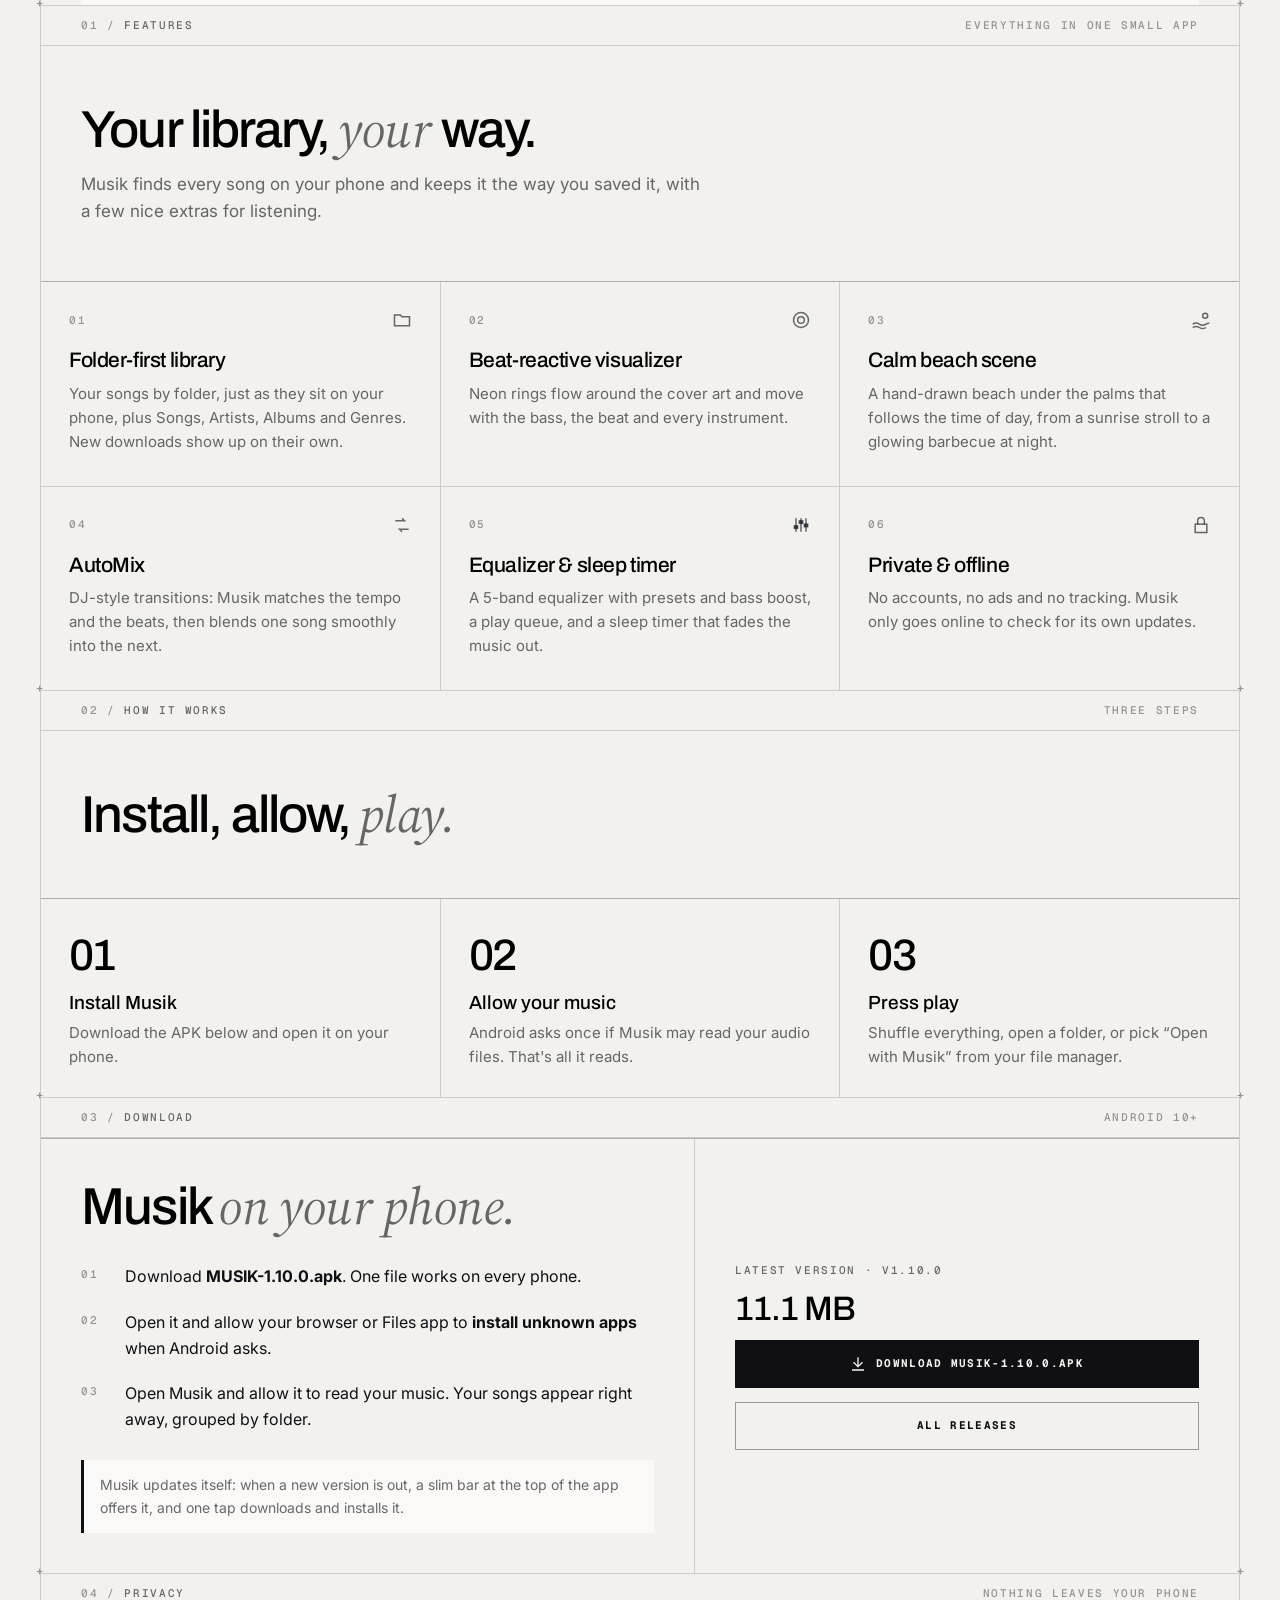
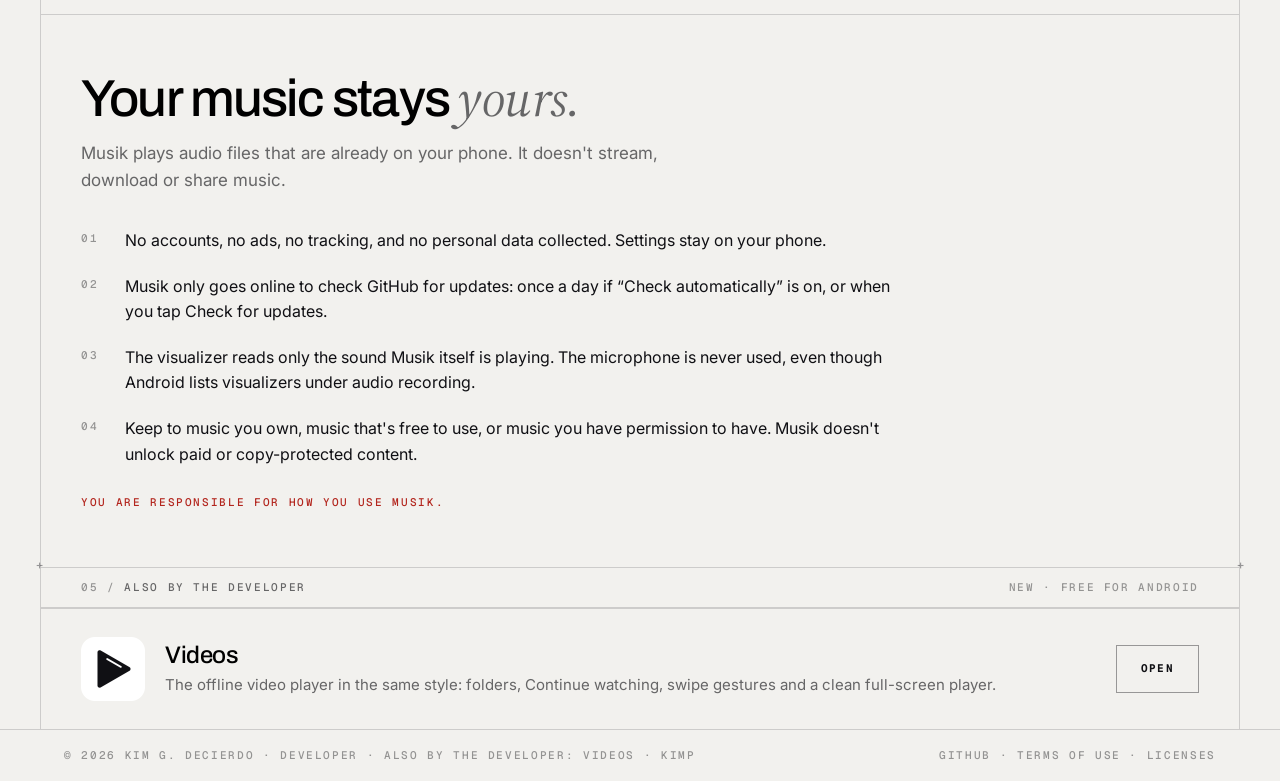
==== commit 35c84a46: "Musik 1.10.0: download links and the new name" ====
--- a/docs/index.html
+++ b/docs/index.html
@@ -3,9 +3,9 @@
 <head>
 <meta charset="utf-8">
 <meta name="viewport" content="width=device-width, initial-scale=1">
-<title>MUSIK: an offline music player for Android</title>
-<meta name="description" content="MUSIK plays the music on your phone: folders, songs, artists and albums, a beat-reactive visualizer, a calm beach scene, AutoMix and an equalizer. Free, offline, no ads. Android 10+. By Kim G. Decierdo.">
-<meta property="og:title" content="MUSIK: an offline music player for Android">
+<title>Musik: an offline music player for Android</title>
+<meta name="description" content="Musik plays the music on your phone: folders, songs, artists and albums, a beat-reactive visualizer, a calm beach scene, AutoMix and an equalizer. Free, offline, no ads. Android 10+. By Kim G. Decierdo.">
+<meta property="og:title" content="Musik: an offline music player for Android">
 <meta property="og:description" content="Your music, offline. Folders, a beat-reactive visualizer, a calm beach scene, AutoMix and an equalizer. Free, no ads, no accounts.">
 <meta property="og:image" content="img/scene-day.png">
 <link rel="icon" type="image/png" href="img/icon.png">
@@ -20,7 +20,7 @@
 <header class="site-header">
   <div class="bar">
     <p class="hud faint bar-left">Free for Android</p>
-    <a class="brand" href="#top"><img class="shot-light" src="img/logo.png" alt=""><img class="shot-dark" src="img/logo-dark.png" alt=""><span>MUSIK</span></a>
+    <a class="brand" href="#top"><img class="shot-light" src="img/logo.png" alt=""><img class="shot-dark" src="img/logo-dark.png" alt=""><span>Musik</span></a>
     <div class="nav-right">
       <button class="theme-toggle" id="theme" type="button" aria-label="Switch light or dark theme">Theme</button>
     </div>
@@ -39,7 +39,7 @@
 
   <!-- Hero -->
   <section class="hero">
-    <p class="hud kicker">MUSIK / Offline music player</p>
+    <p class="hud kicker">Musik / Offline music player</p>
     <h1>Your music, <span class="serif">offline.</span></h1>
     <p class="lead">A music player for the songs already on your phone. Browse by folder, song, artist or album, watch a visualizer that moves with the beat, or relax with a calm beach scene. No accounts, no ads, no streaming.</p>
     <div class="actions">
@@ -55,29 +55,29 @@
         <div class="slides" id="slides" tabindex="0">
           <figure class="slide" aria-label="Home and side menu">
             <div class="stage phones">
-              <img class="phone" src="img/home.png" alt="MUSIK home: shuffle all songs, play queue and recently played" width="540" height="1200">
-              <img class="phone" src="img/menu.png" alt="MUSIK side menu: home, play queue, folders, songs, artists, albums, genres, settings and about" width="540" height="1200">
+              <img class="phone" src="img/home.png" alt="Musik home: shuffle all songs, play queue and recently played" width="540" height="1200">
+              <img class="phone" src="img/menu.png" alt="Musik side menu: home, play queue, folders, songs, artists, albums, genres, settings and about" width="540" height="1200">
             </div>
             <figcaption class="hud faint">Home &amp; side menu</figcaption>
           </figure>
           <figure class="slide" aria-label="Visualizer and beach scene">
             <div class="stage phones">
-              <img class="phone" src="img/visualizer.png" alt="MUSIK now playing with the neon visualizer around the cover" width="540" height="1200" loading="lazy">
-              <img class="phone" src="img/scene-day.png" alt="MUSIK now playing with the calm beach scene by day" width="540" height="1200" loading="lazy">
+              <img class="phone" src="img/visualizer.png" alt="Musik now playing with the neon visualizer around the cover" width="540" height="1200" loading="lazy">
+              <img class="phone" src="img/scene-day.png" alt="Musik now playing with the calm beach scene by day" width="540" height="1200" loading="lazy">
             </div>
             <figcaption class="hud faint">Now playing · visualizer &amp; beach scene</figcaption>
           </figure>
           <figure class="slide" aria-label="Beach at night and songs">
             <div class="stage phones">
-              <img class="phone" src="img/scene-night.png" alt="MUSIK beach scene at night with friends by the glowing grill" width="540" height="1200" loading="lazy">
-              <img class="phone" src="img/songs.png" alt="MUSIK songs list" width="540" height="1200" loading="lazy">
+              <img class="phone" src="img/scene-night.png" alt="Musik beach scene at night with friends by the glowing grill" width="540" height="1200" loading="lazy">
+              <img class="phone" src="img/songs.png" alt="Musik songs list" width="540" height="1200" loading="lazy">
             </div>
             <figcaption class="hud faint">Beach at night · songs</figcaption>
           </figure>
           <figure class="slide" aria-label="Folders and settings">
             <div class="stage phones">
-              <img class="phone" src="img/folders.png" alt="MUSIK folders list" width="540" height="1200" loading="lazy">
-              <img class="phone" src="img/settings.png" alt="MUSIK settings with AutoMix and the equalizer" width="540" height="1200" loading="lazy">
+              <img class="phone" src="img/folders.png" alt="Musik folders list" width="540" height="1200" loading="lazy">
+              <img class="phone" src="img/settings.png" alt="Musik settings with AutoMix and the equalizer" width="540" height="1200" loading="lazy">
             </div>
             <figcaption class="hud faint">Folders · AutoMix &amp; equalizer</figcaption>
           </figure>
@@ -96,7 +96,7 @@
     <div class="eyebrow"><p class="hud"><span class="faint">01</span><span class="faint"> / </span>Features</p><p class="hud faint">Everything in one small app</p></div>
     <div class="pad">
       <h2>Your library, <span class="serif">your</span> way.</h2>
-      <p class="sub">MUSIK finds every song on your phone and keeps it the way you saved it, with a few nice extras for listening.</p>
+      <p class="sub">Musik finds every song on your phone and keeps it the way you saved it, with a few nice extras for listening.</p>
     </div>
     <div class="grid features">
       <article class="card">
@@ -117,7 +117,7 @@
       <article class="card">
         <div class="num"><span class="hud faint">04</span><svg viewBox="0 0 24 24" fill="none" stroke="currentColor" stroke-width="1.8" aria-hidden="true"><path d="M4 7h11l-3-3M20 17H9l3 3"/></svg></div>
         <h3>AutoMix</h3>
-        <p>DJ-style transitions: MUSIK matches the tempo and the beats, then blends one song smoothly into the next.</p>
+        <p>DJ-style transitions: Musik matches the tempo and the beats, then blends one song smoothly into the next.</p>
       </article>
       <article class="card">
         <div class="num"><span class="hud faint">05</span><svg viewBox="0 0 24 24" fill="none" stroke="currentColor" stroke-width="1.8" aria-hidden="true"><path d="M6 4v16M12 4v16M18 4v16"/><rect x="4" y="13" width="4" height="3" fill="currentColor"/><rect x="10" y="7" width="4" height="3" fill="currentColor"/><rect x="16" y="11" width="4" height="3" fill="currentColor"/></svg></div>
@@ -127,7 +127,7 @@
       <article class="card">
         <div class="num"><span class="hud faint">06</span><svg viewBox="0 0 24 24" fill="none" stroke="currentColor" stroke-width="1.8" aria-hidden="true"><rect x="5" y="11" width="14" height="10"/><path d="M8 11V7a4 4 0 0 1 8 0v4"/></svg></div>
         <h3>Private &amp; offline</h3>
-        <p>No accounts, no ads and no tracking. MUSIK only goes online to check for its own updates.</p>
+        <p>No accounts, no ads and no tracking. Musik only goes online to check for its own updates.</p>
       </article>
     </div>
   </section>
@@ -139,9 +139,9 @@
       <h2>Install, allow, <span class="serif">play.</span></h2>
     </div>
     <div class="grid steps">
-      <div class="step"><p class="big">01</p><h3>Install MUSIK</h3><p>Download the APK below and open it on your phone.</p></div>
-      <div class="step"><p class="big">02</p><h3>Allow your music</h3><p>Android asks once if MUSIK may read your audio files. That's all it reads.</p></div>
-      <div class="step"><p class="big">03</p><h3>Press play</h3><p>Shuffle everything, open a folder, or pick “Open with MUSIK” from your file manager.</p></div>
+      <div class="step"><p class="big">01</p><h3>Install Musik</h3><p>Download the APK below and open it on your phone.</p></div>
+      <div class="step"><p class="big">02</p><h3>Allow your music</h3><p>Android asks once if Musik may read your audio files. That's all it reads.</p></div>
+      <div class="step"><p class="big">03</p><h3>Press play</h3><p>Shuffle everything, open a folder, or pick “Open with Musik” from your file manager.</p></div>
     </div>
   </section>
 
@@ -150,20 +150,20 @@
     <div class="eyebrow"><p class="hud"><span class="faint">03</span><span class="faint"> / </span>Download</p><p class="hud faint">Android 10+</p></div>
     <div class="install">
       <div>
-        <h2>MUSIK <span class="serif">on your phone.</span></h2>
+        <h2>Musik <span class="serif">on your phone.</span></h2>
         <ol class="plain" style="margin-top:20px">
-          <li><span>Download <b>MUSIK-1.9.1.apk</b>. One file works on every phone.</span></li>
+          <li><span>Download <b>MUSIK-1.10.0.apk</b>. One file works on every phone.</span></li>
           <li><span>Open it and allow your browser or Files app to <b>install unknown apps</b> when Android asks.</span></li>
-          <li><span>Open MUSIK and allow it to read your music. Your songs appear right away, grouped by folder.</span></li>
+          <li><span>Open Musik and allow it to read your music. Your songs appear right away, grouped by folder.</span></li>
         </ol>
-        <p class="note">MUSIK updates itself: when a new version is out, a slim bar at the top of the app offers it, and one tap downloads and installs it.</p>
+        <p class="note">Musik updates itself: when a new version is out, a slim bar at the top of the app offers it, and one tap downloads and installs it.</p>
       </div>
       <div class="download-box">
-        <p class="hud">Latest version · v1.9.1</p>
+        <p class="hud">Latest version · v1.10.0</p>
         <p class="size">11.1 MB</p>
-        <a class="btn btn-primary" href="https://github.com/MikDecierdo/MUSIK-download/releases/download/v1.9.1/MUSIK-1.9.1.apk">
+        <a class="btn btn-primary" href="https://github.com/MikDecierdo/MUSIK-download/releases/download/v1.10.0/MUSIK-1.10.0.apk">
           <svg viewBox="0 0 24 24" fill="none" stroke="currentColor" stroke-width="2" stroke-linecap="square" aria-hidden="true"><path d="M12 3v13M6 10l6 6 6-6M4 21h16"/></svg>
-          Download MUSIK-1.9.1.apk
+          Download MUSIK-1.10.0.apk
         </a>
         <a class="btn btn-secondary" href="https://github.com/MikDecierdo/MUSIK-download/releases">All releases</a>
       </div>
@@ -175,14 +175,14 @@
     <div class="eyebrow"><p class="hud"><span class="faint">04</span><span class="faint"> / </span>Privacy</p><p class="hud faint">Nothing leaves your phone</p></div>
     <div class="pad">
       <h2>Your music stays <span class="serif">yours.</span></h2>
-      <p class="sub">MUSIK plays audio files that are already on your phone. It doesn't stream, download or share music.</p>
+      <p class="sub">Musik plays audio files that are already on your phone. It doesn't stream, download or share music.</p>
       <ol class="plain rules" style="margin-top:24px; max-width:820px">
         <li>No accounts, no ads, no tracking, and no personal data collected. Settings stay on your phone.</li>
-        <li>MUSIK only goes online to check GitHub for updates: once a day if “Check automatically” is on, or when you tap Check for updates.</li>
-        <li>The visualizer reads only the sound MUSIK itself is playing. The microphone is never used, even though Android lists visualizers under audio recording.</li>
-        <li>Keep to music you own, music that's free to use, or music you have permission to have. MUSIK doesn't unlock paid or copy-protected content.</li>
+        <li>Musik only goes online to check GitHub for updates: once a day if “Check automatically” is on, or when you tap Check for updates.</li>
+        <li>The visualizer reads only the sound Musik itself is playing. The microphone is never used, even though Android lists visualizers under audio recording.</li>
+        <li>Keep to music you own, music that's free to use, or music you have permission to have. Musik doesn't unlock paid or copy-protected content.</li>
       </ol>
-      <p class="hud warn">You are responsible for how you use MUSIK.</p>
+      <p class="hud warn">You are responsible for how you use Musik.</p>
     </div>
   </section>
 
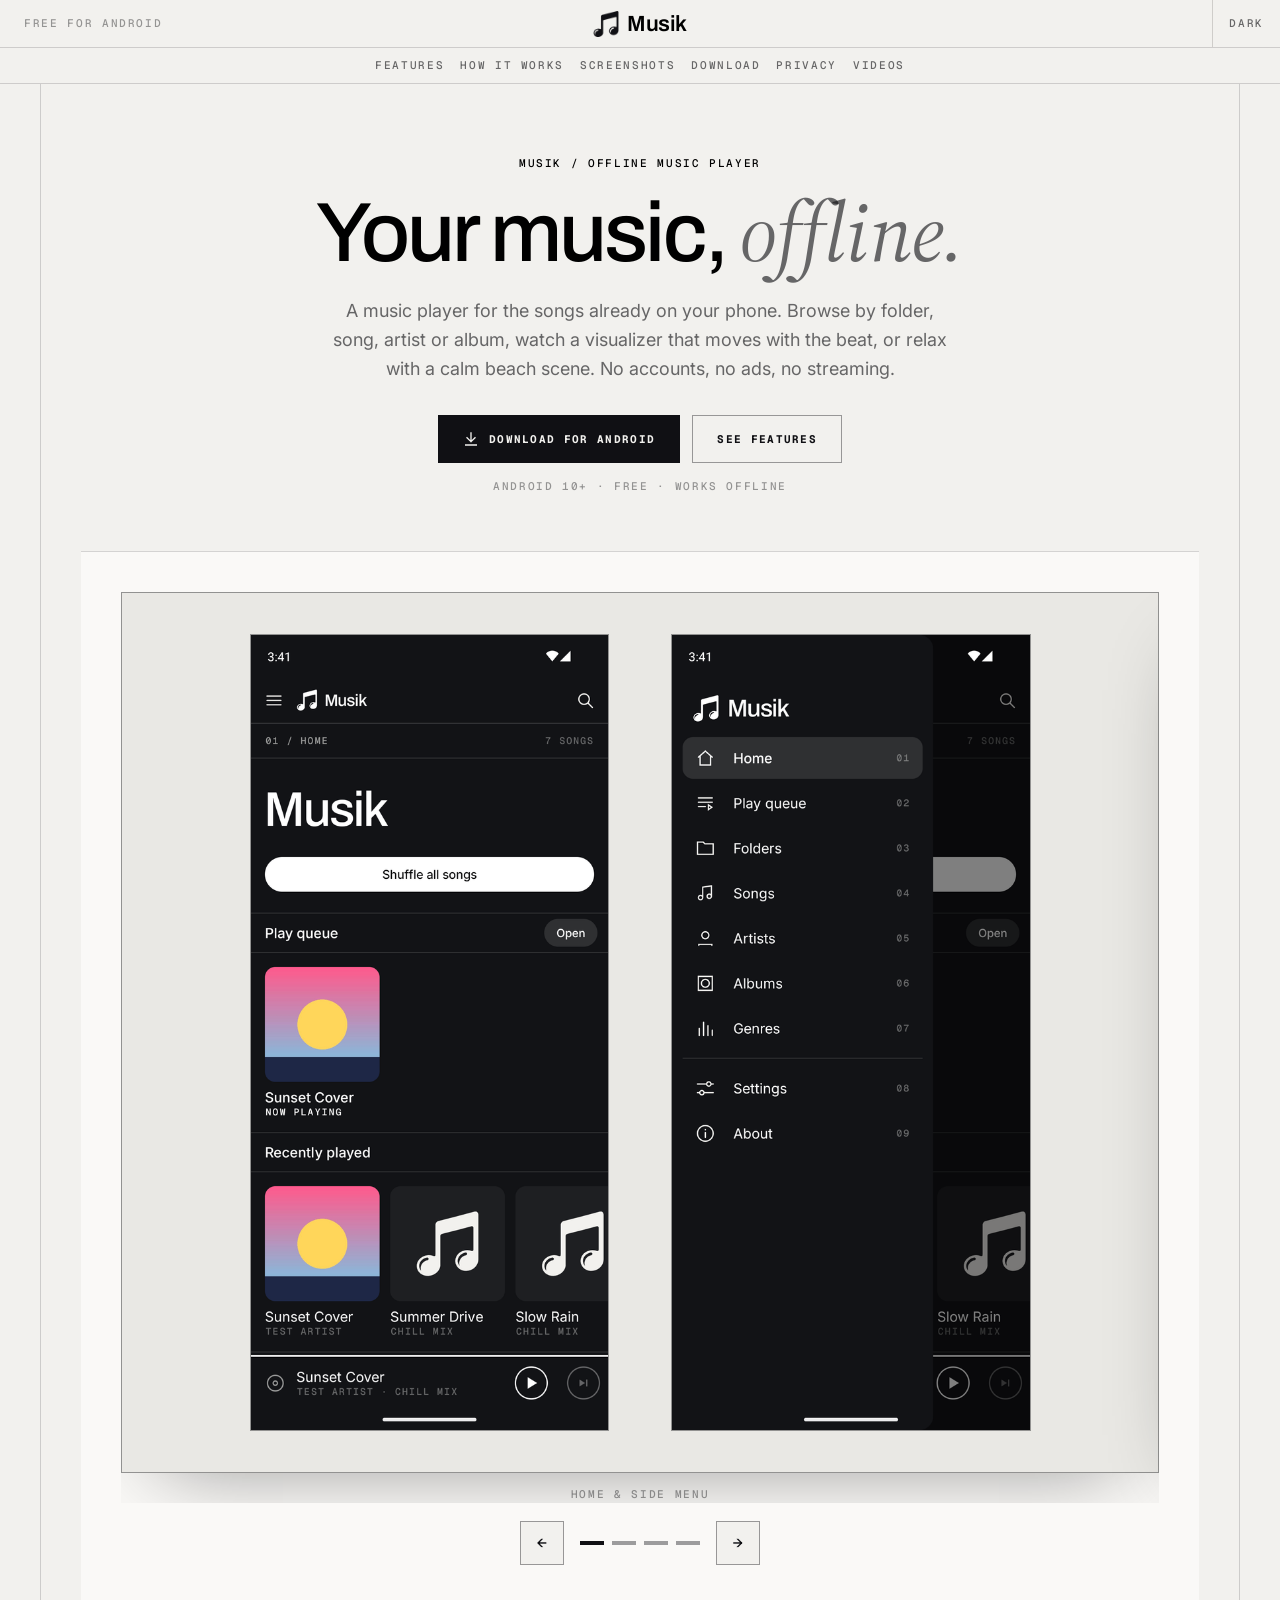
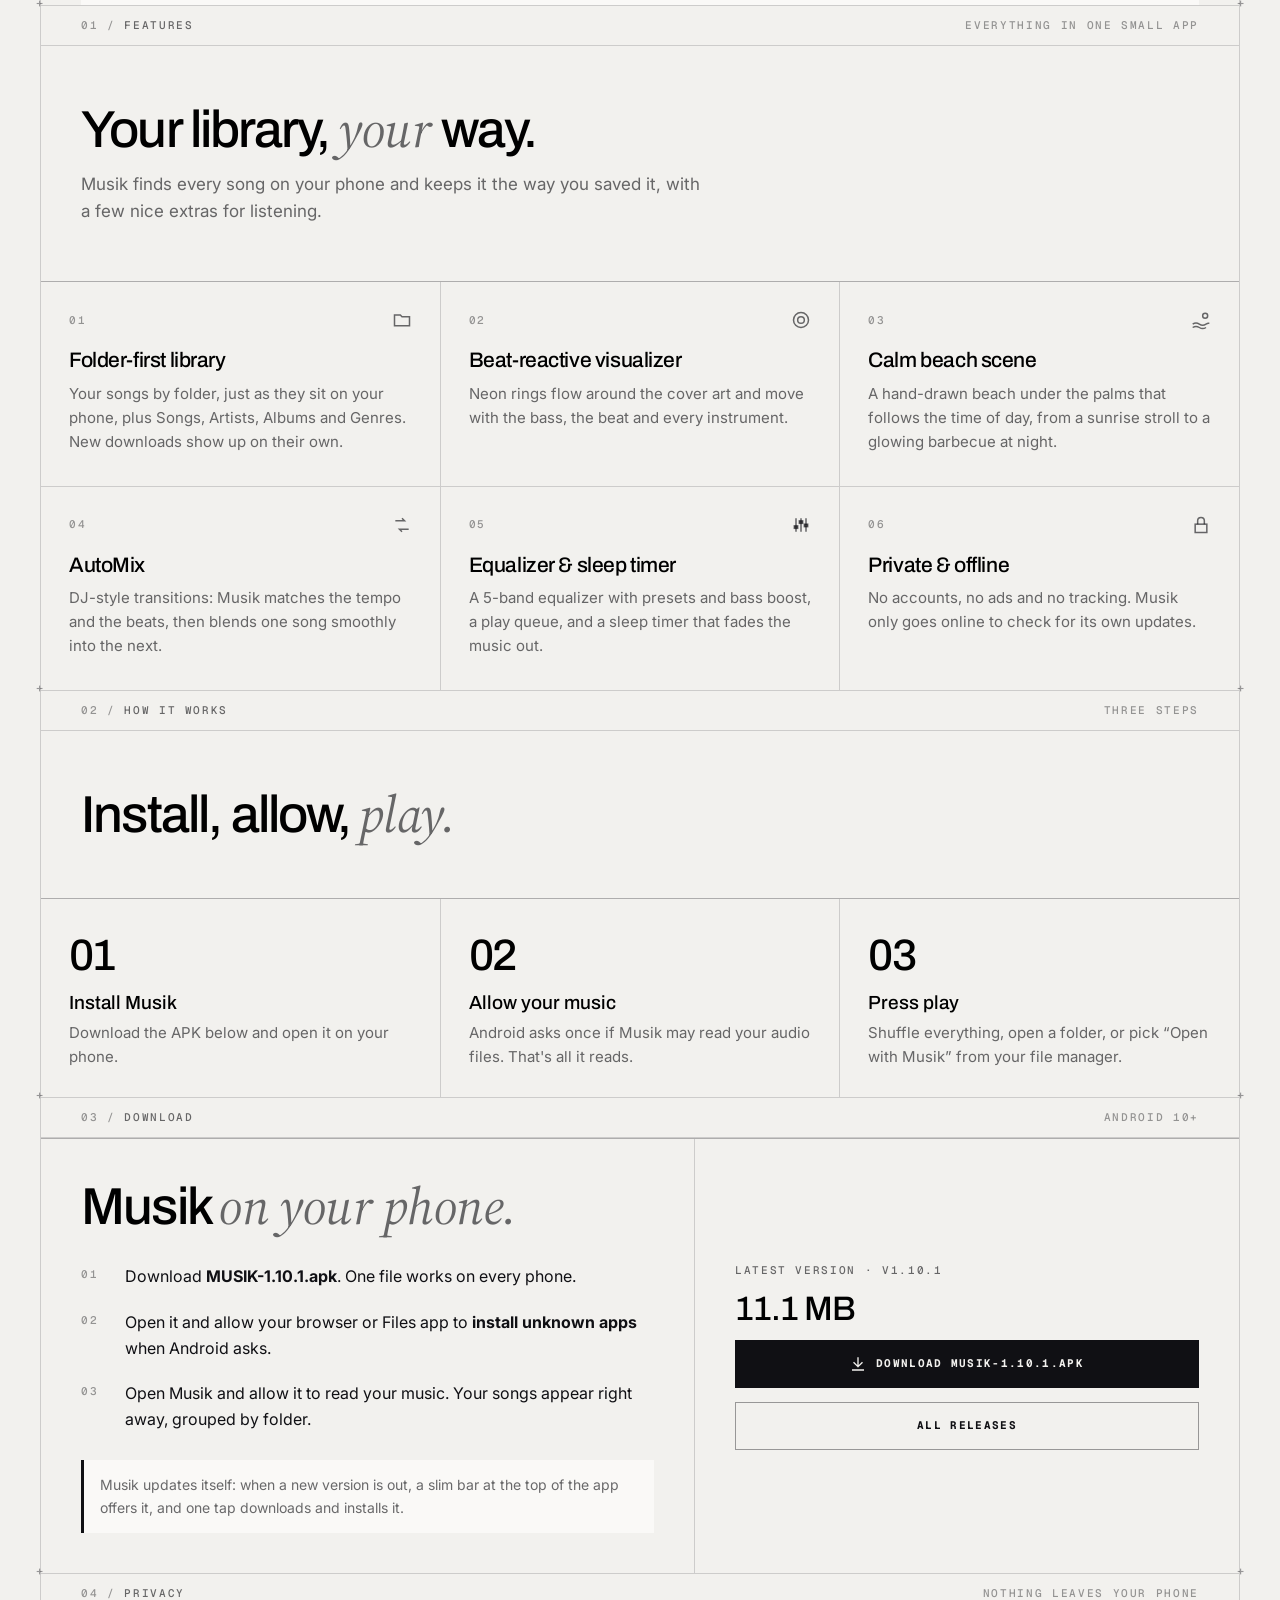
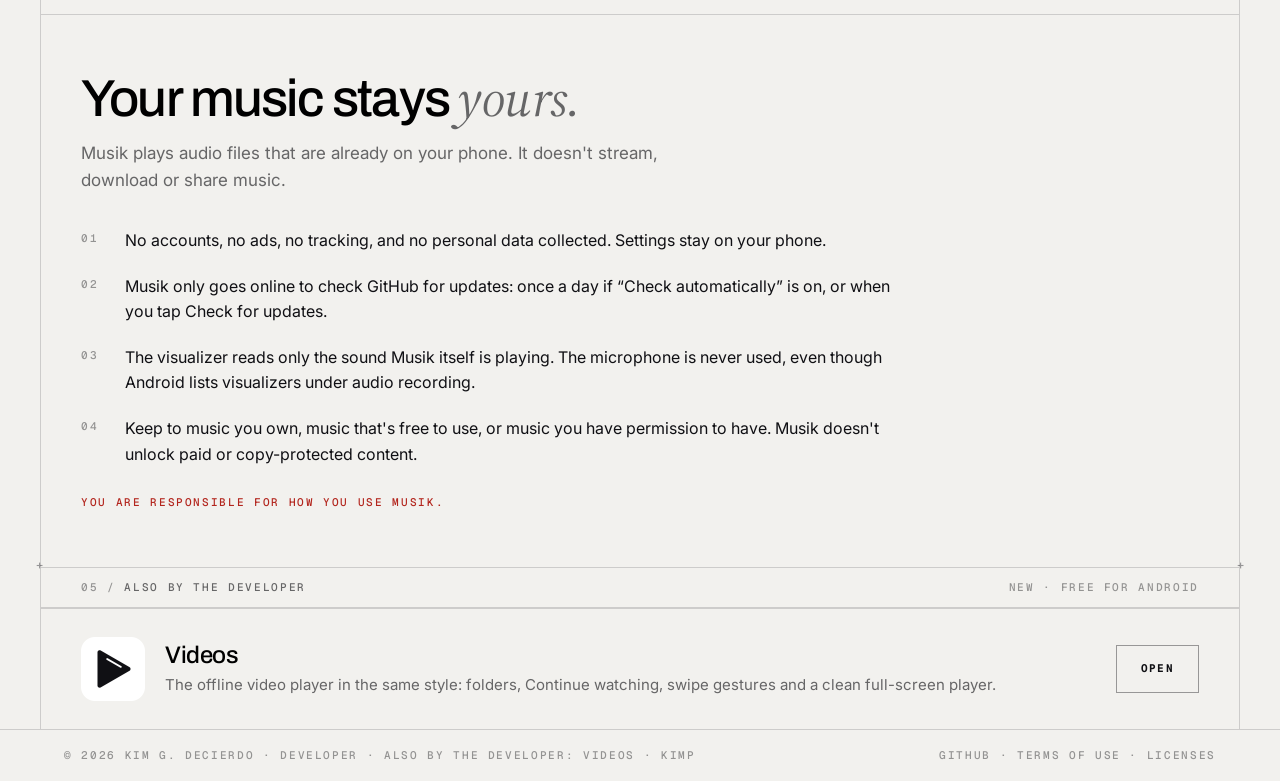
==== commit 5bd6387f: "Musik 1.10.1: download links" ====
--- a/docs/index.html
+++ b/docs/index.html
@@ -152,18 +152,18 @@
       <div>
         <h2>Musik <span class="serif">on your phone.</span></h2>
         <ol class="plain" style="margin-top:20px">
-          <li><span>Download <b>MUSIK-1.10.0.apk</b>. One file works on every phone.</span></li>
+          <li><span>Download <b>MUSIK-1.10.1.apk</b>. One file works on every phone.</span></li>
           <li><span>Open it and allow your browser or Files app to <b>install unknown apps</b> when Android asks.</span></li>
           <li><span>Open Musik and allow it to read your music. Your songs appear right away, grouped by folder.</span></li>
         </ol>
         <p class="note">Musik updates itself: when a new version is out, a slim bar at the top of the app offers it, and one tap downloads and installs it.</p>
       </div>
       <div class="download-box">
-        <p class="hud">Latest version · v1.10.0</p>
+        <p class="hud">Latest version · v1.10.1</p>
         <p class="size">11.1 MB</p>
-        <a class="btn btn-primary" href="https://github.com/MikDecierdo/MUSIK-download/releases/download/v1.10.0/MUSIK-1.10.0.apk">
+        <a class="btn btn-primary" href="https://github.com/MikDecierdo/MUSIK-download/releases/download/v1.10.1/MUSIK-1.10.1.apk">
           <svg viewBox="0 0 24 24" fill="none" stroke="currentColor" stroke-width="2" stroke-linecap="square" aria-hidden="true"><path d="M12 3v13M6 10l6 6 6-6M4 21h16"/></svg>
-          Download MUSIK-1.10.0.apk
+          Download MUSIK-1.10.1.apk
         </a>
         <a class="btn btn-secondary" href="https://github.com/MikDecierdo/MUSIK-download/releases">All releases</a>
       </div>
